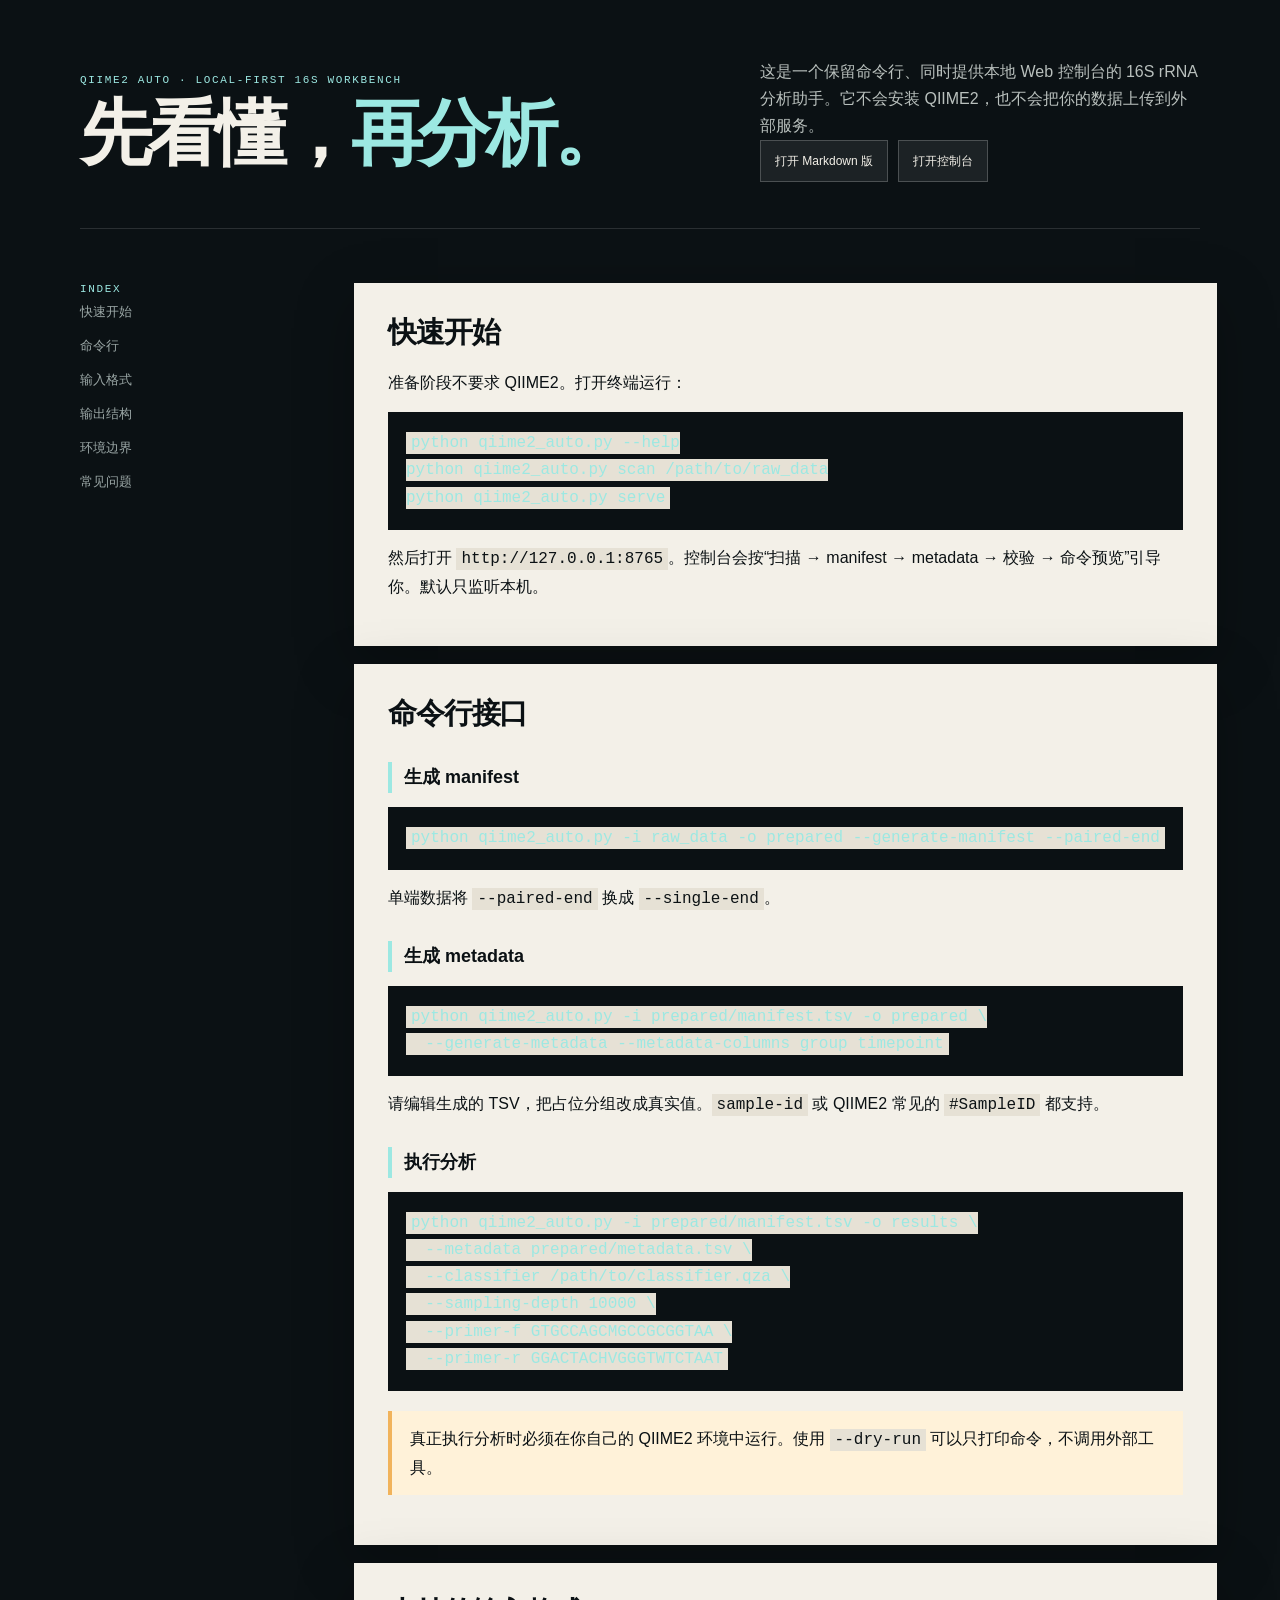
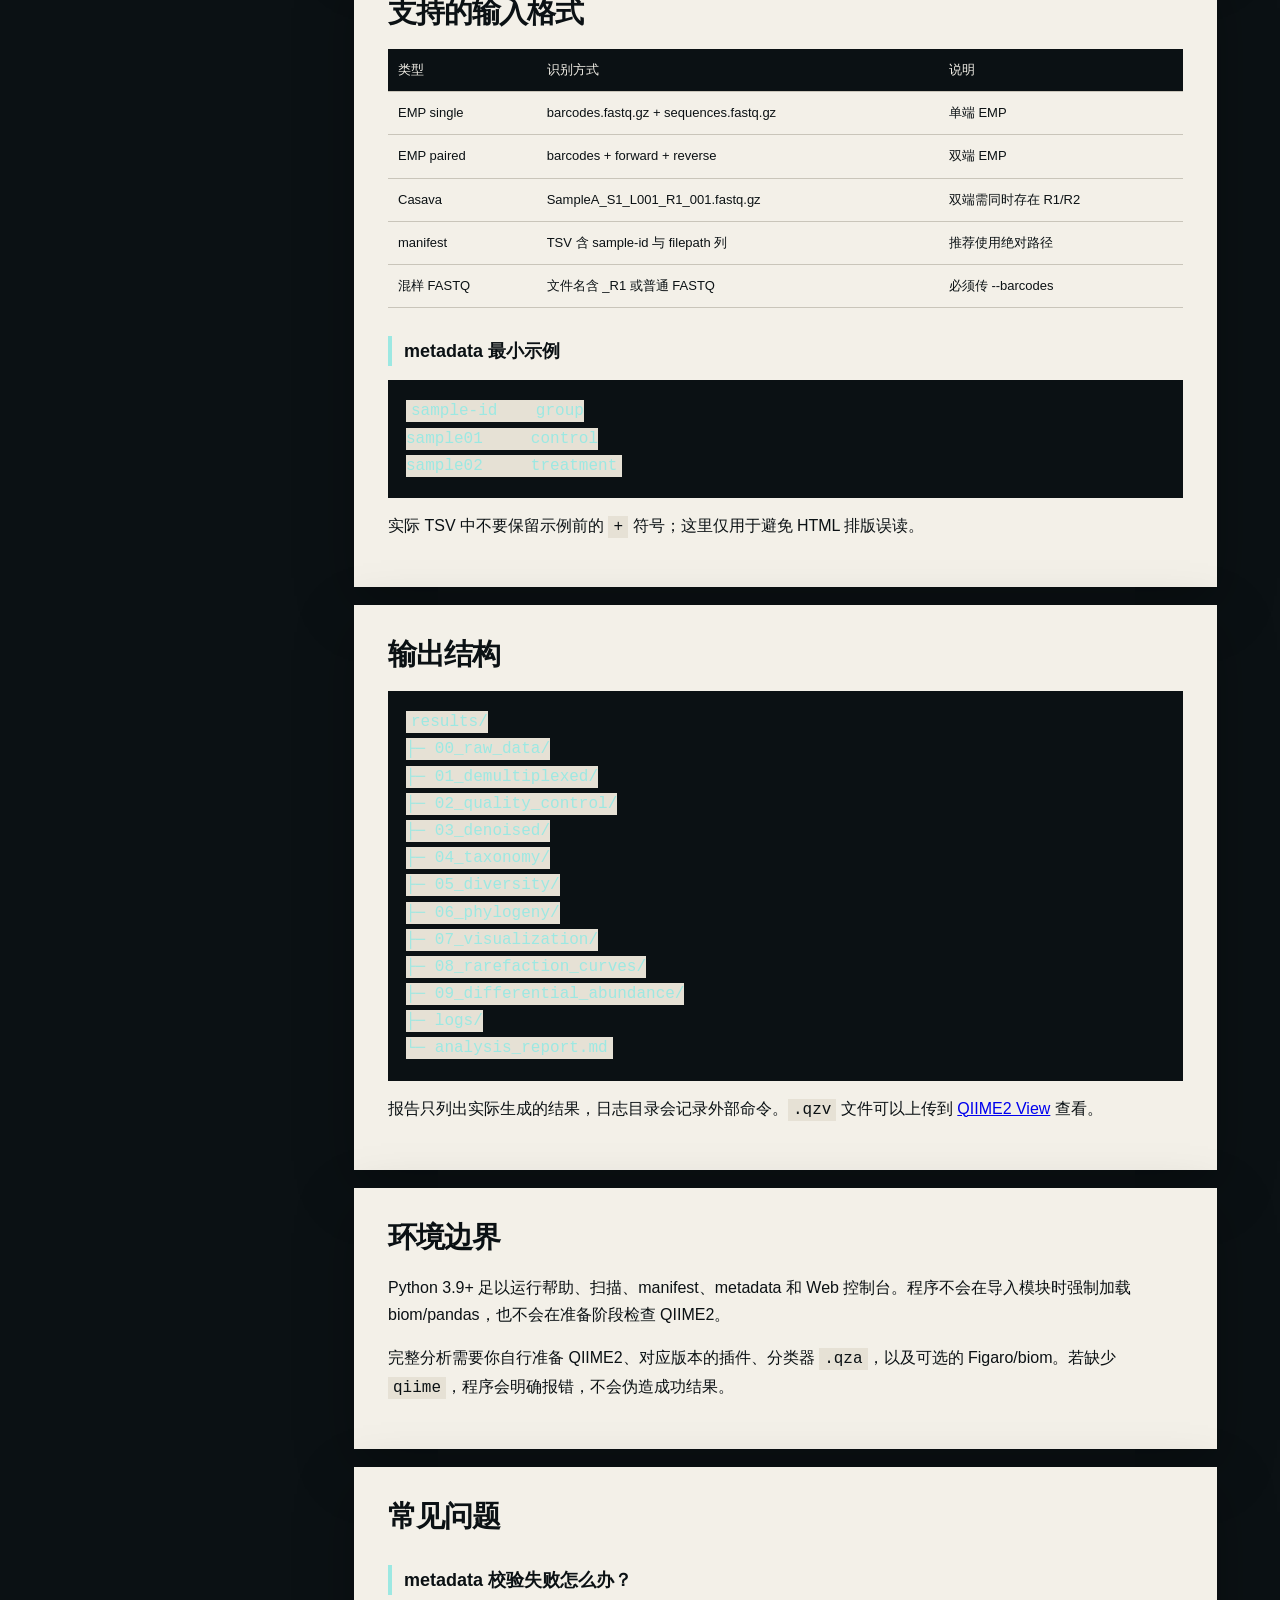
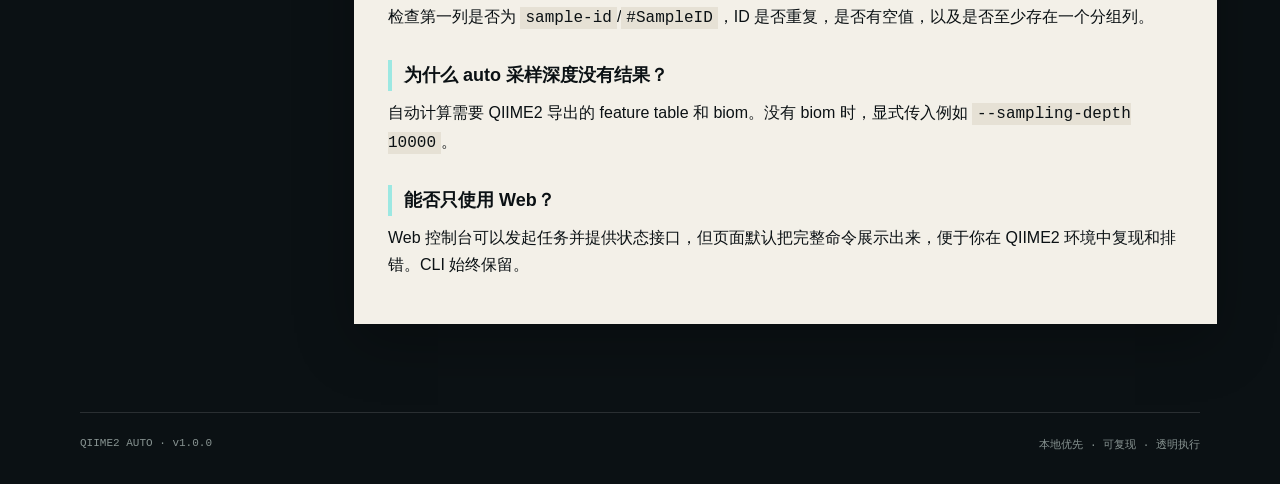
==== README.html @ 17782491 "feat: productize qiime2 auto workflow" ====
<!doctype html>
<html lang="zh-CN">
<head>
  <meta charset="utf-8">
  <meta name="viewport" content="width=device-width, initial-scale=1">
  <title>QIIME2 Auto · 使用说明</title>
  <style>
    :root{--ink:#0b1114;--paper:#f3f0e8;--paper2:#e6e1d5;--cyan:#9ce8e2;--amber:#f1b35b;--muted:#667375;--line:#c9c5ba}*{box-sizing:border-box}html{scroll-behavior:smooth}body{margin:0;background:var(--ink);color:var(--paper);font-family:"Segoe UI","Microsoft YaHei",sans-serif;line-height:1.7}header,main,footer{width:min(1120px,calc(100% - 40px));margin:auto}header{padding:58px 0 46px;border-bottom:1px solid #ffffff20;display:flex;justify-content:space-between;gap:30px;align-items:end}header h1{font:700 clamp(38px,6vw,72px)/1 "Segoe UI","Microsoft YaHei";letter-spacing:-.06em;margin:12px 0;color:var(--paper)}header h1 span{color:var(--cyan)}.eyebrow{font:11px Consolas,monospace;letter-spacing:.15em;color:var(--cyan);margin:0}.intro{max-width:440px;color:#b9c0bd;margin:0}.layout{display:grid;grid-template-columns:220px 1fr;gap:54px;padding:54px 0 70px}.toc{position:sticky;top:20px;align-self:start}.toc a{color:#9ba7a6;text-decoration:none;display:block;padding:6px 0;font-size:13px}.toc a:hover{color:var(--cyan)}article{background:var(--paper);color:var(--ink);padding:30px 34px;margin-bottom:18px;box-shadow:0 18px 55px #0004}h2{font:700 29px "Segoe UI","Microsoft YaHei";letter-spacing:-.04em;margin:0 0 16px}h3{font-size:18px;margin:28px 0 8px;border-left:4px solid var(--cyan);padding-left:12px}p{margin:8px 0 16px}li{margin:6px 0}code,pre{font-family:Consolas,"Courier New",monospace}code{background:var(--paper2);padding:2px 5px}pre{background:var(--ink);color:var(--cyan);padding:18px;overflow:auto;position:relative;margin:14px 0}table{width:100%;border-collapse:collapse;margin:15px 0;font-size:13px}th,td{border-bottom:1px solid var(--line);padding:10px;text-align:left}th{background:var(--ink);color:var(--paper);font-weight:500}.note{border-left:4px solid var(--amber);background:#fff2d9;padding:14px 18px;margin:20px 0}.button{border:1px solid #ffffff35;background:#ffffff12;color:var(--paper);padding:10px 14px;text-decoration:none;font-size:12px}.top-actions{display:flex;gap:10px;align-items:center}footer{border-top:1px solid #ffffff20;padding:24px 0 32px;color:#879391;font:11px Consolas,monospace;display:flex;justify-content:space-between}@media(max-width:760px){header{display:block}.top-actions{margin-top:20px}.layout{display:block}.toc{position:static;margin-bottom:30px;padding-bottom:18px;border-bottom:1px solid #ffffff20}.toc a{display:inline-block;margin-right:14px}.layout article{padding:24px 20px}footer{display:block}footer span{display:block;margin-top:8px}}
  </style>
</head>
<body>
  <header>
    <div><p class="eyebrow">QIIME2 AUTO · LOCAL-FIRST 16S WORKBENCH</p><h1>先看懂，<span>再分析。</span></h1></div>
    <div><p class="intro">这是一个保留命令行、同时提供本地 Web 控制台的 16S rRNA 分析助手。它不会安装 QIIME2，也不会把你的数据上传到外部服务。</p><div class="top-actions"><a class="button" href="README.md">打开 Markdown 版</a><a class="button" href="web/index.html">打开控制台</a></div></div>
  </header>
  <main class="layout">
    <nav class="toc"><p class="eyebrow">INDEX</p><a href="#start">快速开始</a><a href="#cli">命令行</a><a href="#input">输入格式</a><a href="#output">输出结构</a><a href="#env">环境边界</a><a href="#faq">常见问题</a></nav>
    <div>
      <article id="start"><h2>快速开始</h2><p>准备阶段不要求 QIIME2。打开终端运行：</p><pre><code>python qiime2_auto.py --help
python qiime2_auto.py scan /path/to/raw_data
python qiime2_auto.py serve</code></pre><p>然后打开 <code>http://127.0.0.1:8765</code>。控制台会按“扫描 → manifest → metadata → 校验 → 命令预览”引导你。默认只监听本机。</p></article>
      <article id="cli"><h2>命令行接口</h2><h3>生成 manifest</h3><pre><code>python qiime2_auto.py -i raw_data -o prepared --generate-manifest --paired-end</code></pre><p>单端数据将 <code>--paired-end</code> 换成 <code>--single-end</code>。</p><h3>生成 metadata</h3><pre><code>python qiime2_auto.py -i prepared/manifest.tsv -o prepared \
  --generate-metadata --metadata-columns group timepoint</code></pre><p>请编辑生成的 TSV，把占位分组改成真实值。<code>sample-id</code> 或 QIIME2 常见的 <code>#SampleID</code> 都支持。</p><h3>执行分析</h3><pre><code>python qiime2_auto.py -i prepared/manifest.tsv -o results \
  --metadata prepared/metadata.tsv \
  --classifier /path/to/classifier.qza \
  --sampling-depth 10000 \
  --primer-f GTGCCAGCMGCCGCGGTAA \
  --primer-r GGACTACHVGGGTWTCTAAT</code></pre><div class="note">真正执行分析时必须在你自己的 QIIME2 环境中运行。使用 <code>--dry-run</code> 可以只打印命令，不调用外部工具。</div></article>
      <article id="input"><h2>支持的输入格式</h2><table><thead><tr><th>类型</th><th>识别方式</th><th>说明</th></tr></thead><tbody><tr><td>EMP single</td><td>barcodes.fastq.gz + sequences.fastq.gz</td><td>单端 EMP</td></tr><tr><td>EMP paired</td><td>barcodes + forward + reverse</td><td>双端 EMP</td></tr><tr><td>Casava</td><td>SampleA_S1_L001_R1_001.fastq.gz</td><td>双端需同时存在 R1/R2</td></tr><tr><td>manifest</td><td>TSV 含 sample-id 与 filepath 列</td><td>推荐使用绝对路径</td></tr><tr><td>混样 FASTQ</td><td>文件名含 _R1 或普通 FASTQ</td><td>必须传 --barcodes</td></tr></tbody></table><h3>metadata 最小示例</h3><pre><code>sample-id    group
sample01     control
sample02     treatment</code></pre><p>实际 TSV 中不要保留示例前的 <code>+</code> 符号；这里仅用于避免 HTML 排版误读。</p></article>
      <article id="output"><h2>输出结构</h2><pre><code>results/
├─ 00_raw_data/
├─ 01_demultiplexed/
├─ 02_quality_control/
├─ 03_denoised/
├─ 04_taxonomy/
├─ 05_diversity/
├─ 06_phylogeny/
├─ 07_visualization/
├─ 08_rarefaction_curves/
├─ 09_differential_abundance/
├─ logs/
└─ analysis_report.md</code></pre><p>报告只列出实际生成的结果，日志目录会记录外部命令。<code>.qzv</code> 文件可以上传到 <a href="https://view.qiime2.org" target="_blank" rel="noreferrer">QIIME2 View</a> 查看。</p></article>
      <article id="env"><h2>环境边界</h2><p>Python 3.9+ 足以运行帮助、扫描、manifest、metadata 和 Web 控制台。程序不会在导入模块时强制加载 biom/pandas，也不会在准备阶段检查 QIIME2。</p><p>完整分析需要你自行准备 QIIME2、对应版本的插件、分类器 <code>.qza</code>，以及可选的 Figaro/biom。若缺少 <code>qiime</code>，程序会明确报错，不会伪造成功结果。</p></article>
      <article id="faq"><h2>常见问题</h2><h3>metadata 校验失败怎么办？</h3><p>检查第一列是否为 <code>sample-id</code>/<code>#SampleID</code>，ID 是否重复，是否有空值，以及是否至少存在一个分组列。</p><h3>为什么 auto 采样深度没有结果？</h3><p>自动计算需要 QIIME2 导出的 feature table 和 biom。没有 biom 时，显式传入例如 <code>--sampling-depth 10000</code>。</p><h3>能否只使用 Web？</h3><p>Web 控制台可以发起任务并提供状态接口，但页面默认把完整命令展示出来，便于你在 QIIME2 环境中复现和排错。CLI 始终保留。</p></article>
    </div>
  </main>
  <footer><span>QIIME2 AUTO · v1.0.0</span><span>本地优先 · 可复现 · 透明执行</span></footer>
</body>
</html>
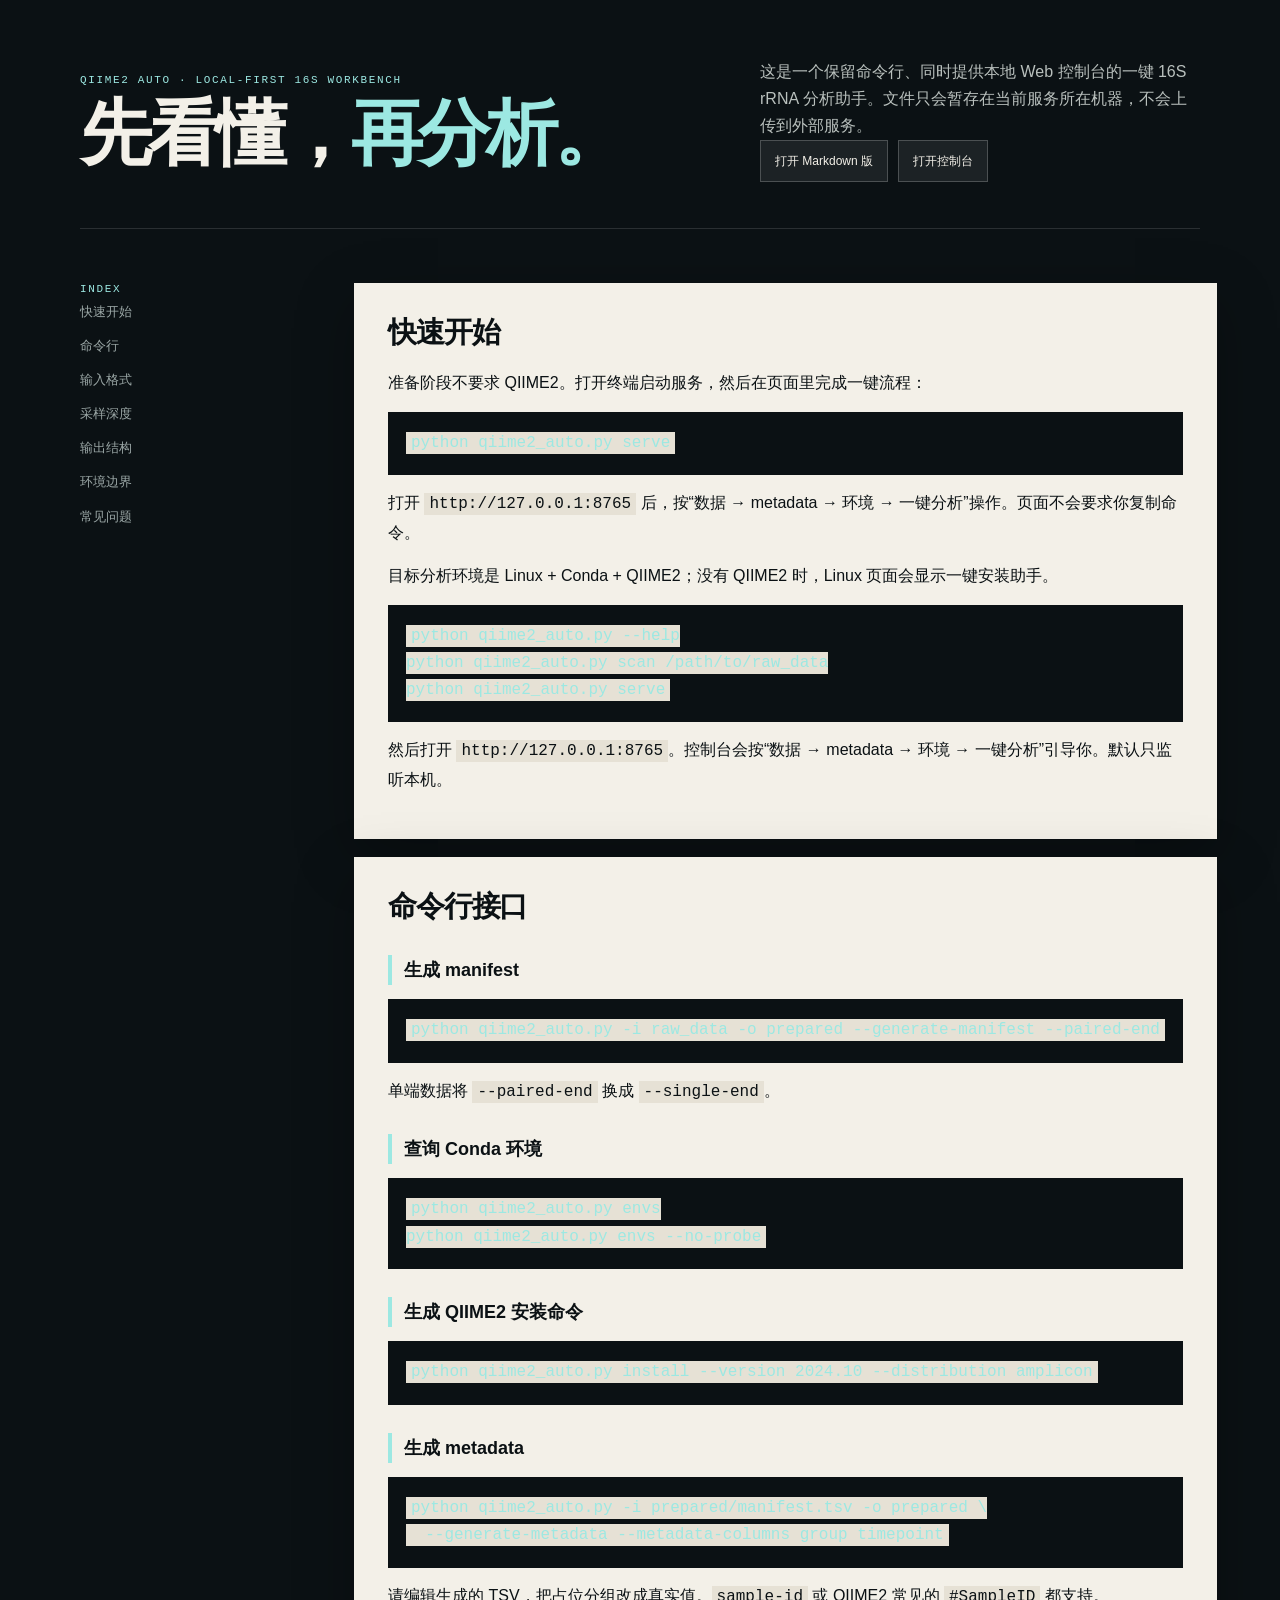
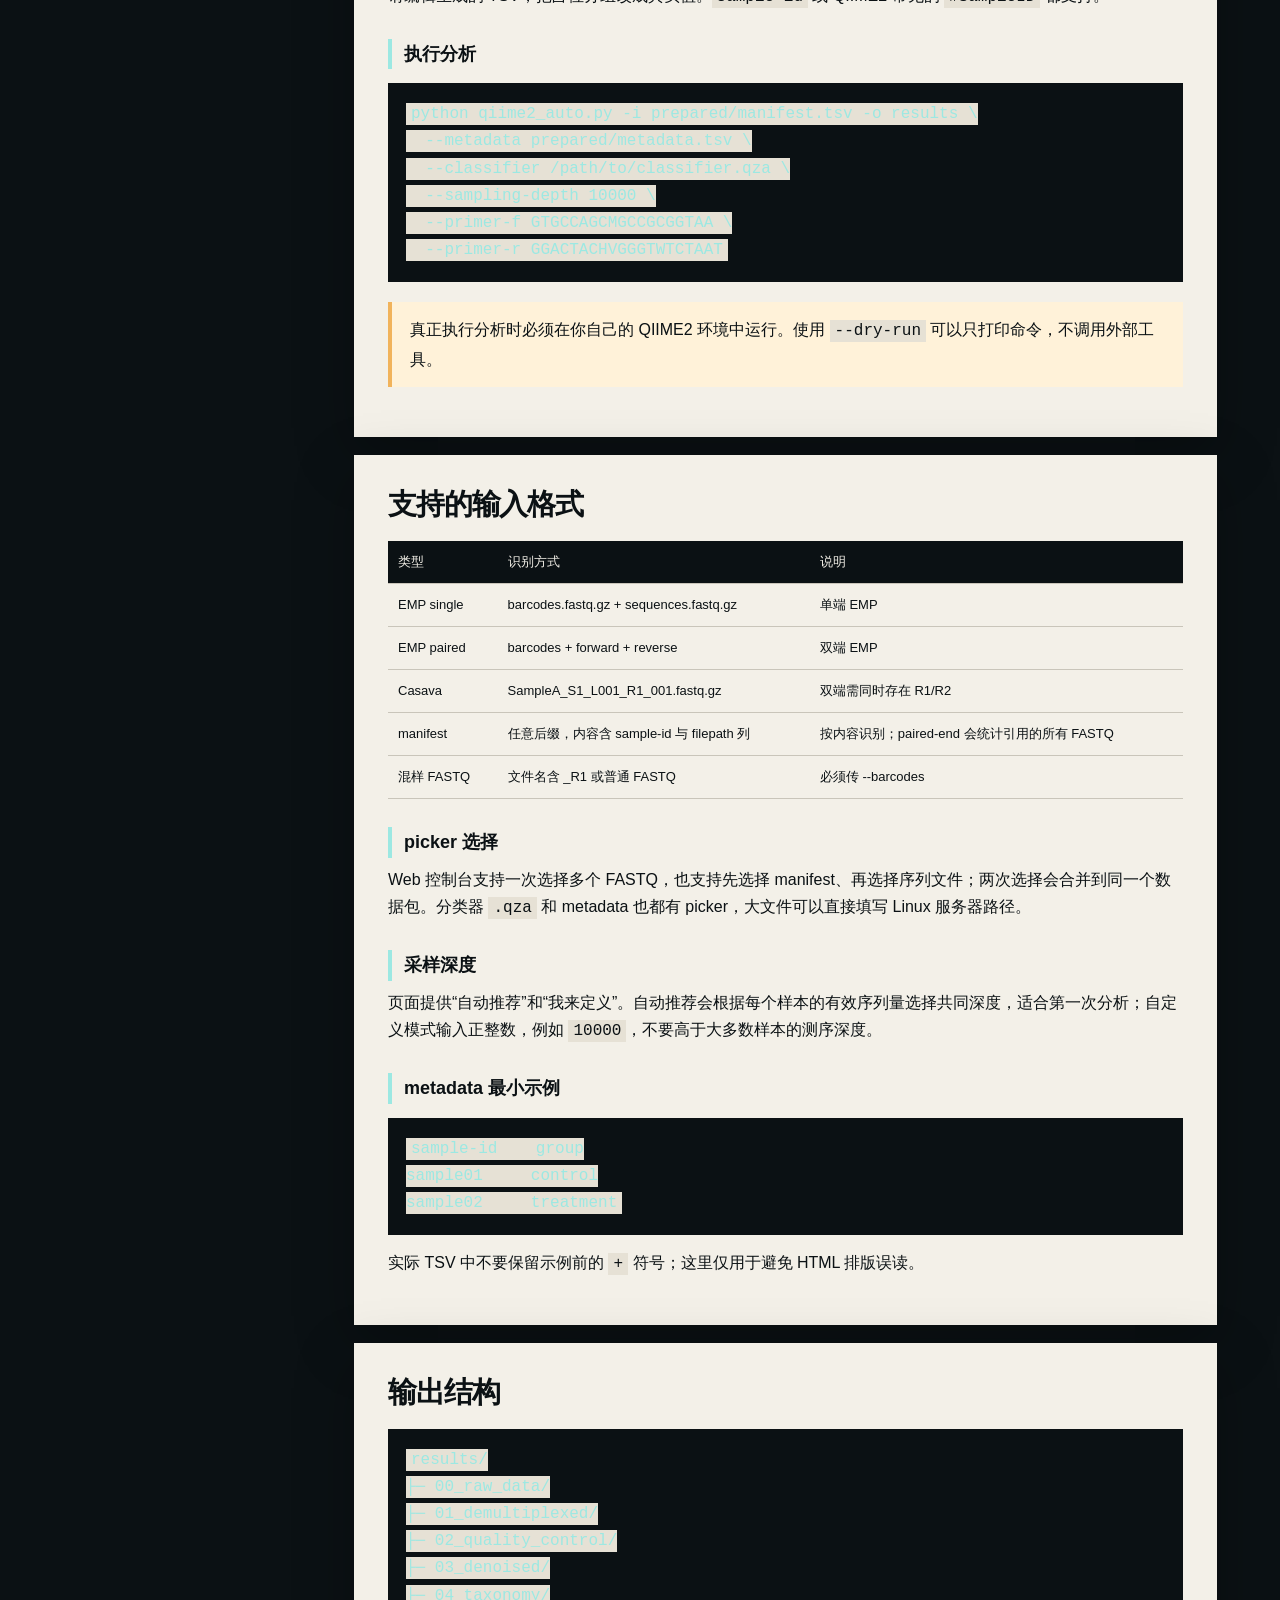
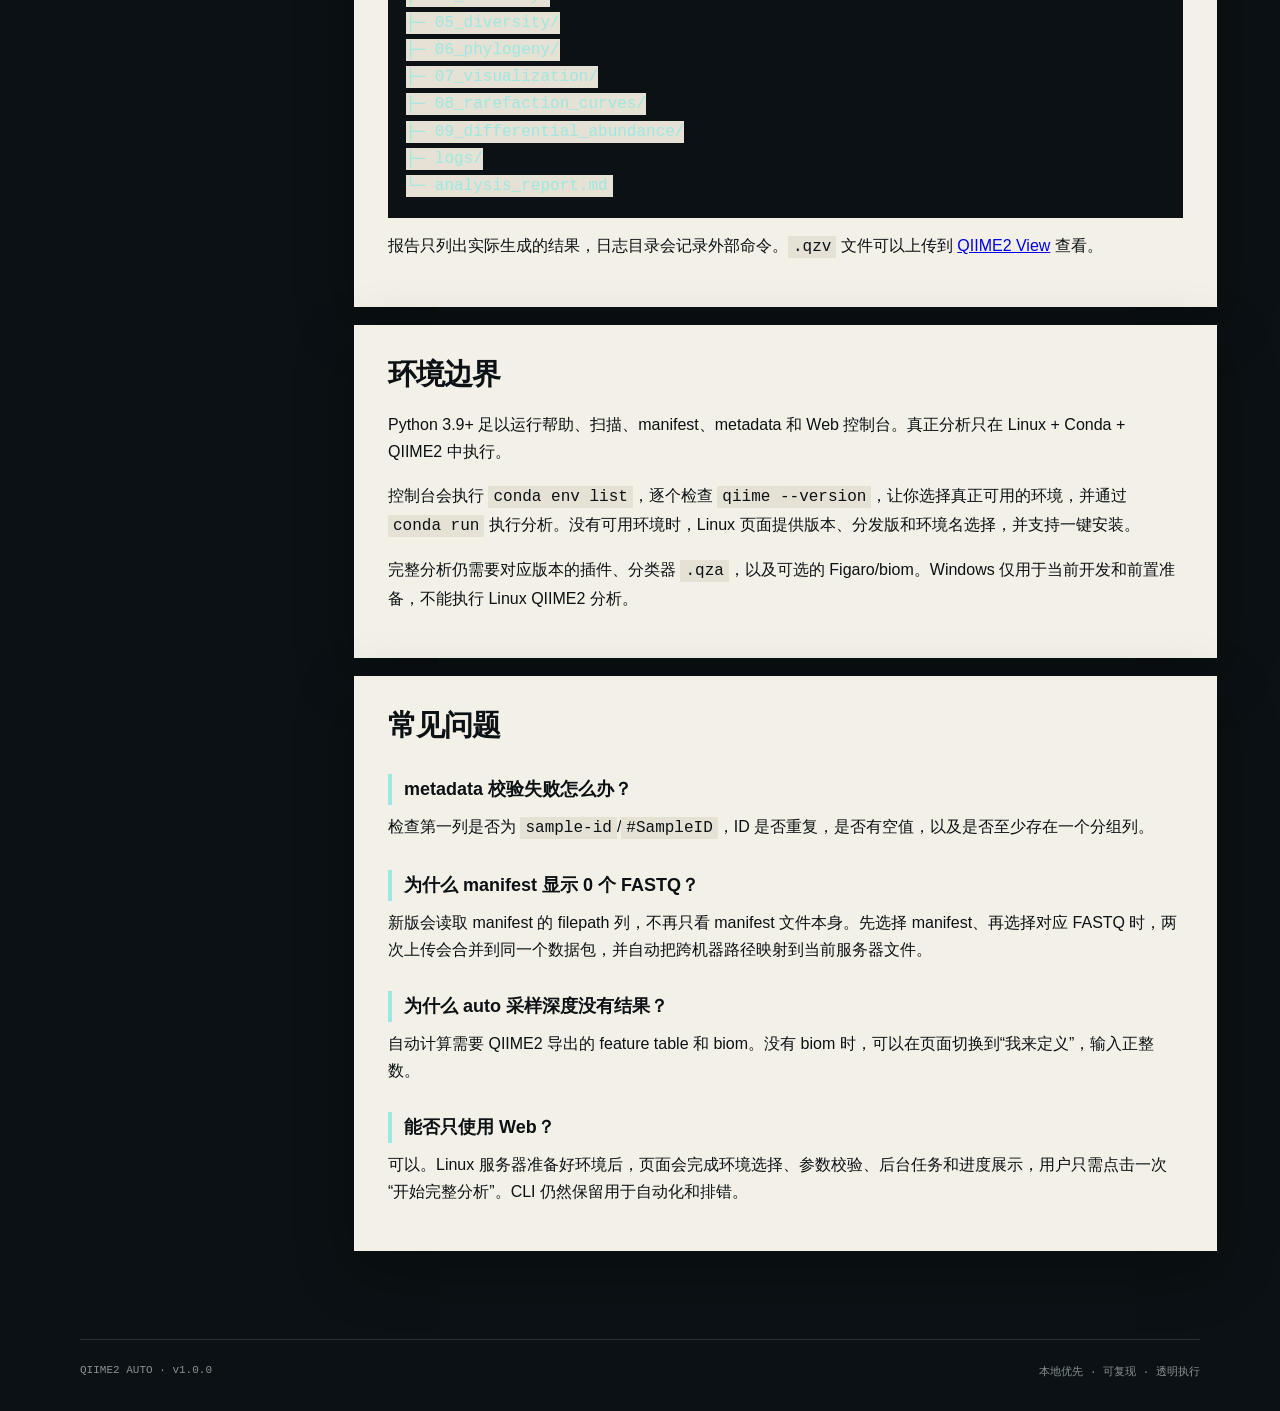
==== commit 347a128d: "feat: make web analysis workflow one-click" ====
--- a/README.html
+++ b/README.html
@@ -11,22 +11,23 @@
 <body>
   <header>
     <div><p class="eyebrow">QIIME2 AUTO · LOCAL-FIRST 16S WORKBENCH</p><h1>先看懂，<span>再分析。</span></h1></div>
-    <div><p class="intro">这是一个保留命令行、同时提供本地 Web 控制台的 16S rRNA 分析助手。它不会安装 QIIME2，也不会把你的数据上传到外部服务。</p><div class="top-actions"><a class="button" href="README.md">打开 Markdown 版</a><a class="button" href="web/index.html">打开控制台</a></div></div>
+    <div><p class="intro">这是一个保留命令行、同时提供本地 Web 控制台的一键 16S rRNA 分析助手。文件只会暂存在当前服务所在机器，不会上传到外部服务。</p><div class="top-actions"><a class="button" href="README.md">打开 Markdown 版</a><a class="button" href="/">打开控制台</a></div></div>
   </header>
   <main class="layout">
-    <nav class="toc"><p class="eyebrow">INDEX</p><a href="#start">快速开始</a><a href="#cli">命令行</a><a href="#input">输入格式</a><a href="#output">输出结构</a><a href="#env">环境边界</a><a href="#faq">常见问题</a></nav>
+    <nav class="toc"><p class="eyebrow">INDEX</p><a href="#start">快速开始</a><a href="#cli">命令行</a><a href="#input">输入格式</a><a href="#sampling">采样深度</a><a href="#output">输出结构</a><a href="#env">环境边界</a><a href="#faq">常见问题</a></nav>
     <div>
-      <article id="start"><h2>快速开始</h2><p>准备阶段不要求 QIIME2。打开终端运行：</p><pre><code>python qiime2_auto.py --help
+      <article id="start"><h2>快速开始</h2><p>准备阶段不要求 QIIME2。打开终端启动服务，然后在页面里完成一键流程：</p><pre><code>python qiime2_auto.py serve</code></pre><p>打开 <code>http://127.0.0.1:8765</code> 后，按“数据 → metadata → 环境 → 一键分析”操作。页面不会要求你复制命令。</p><p>目标分析环境是 Linux + Conda + QIIME2；没有 QIIME2 时，Linux 页面会显示一键安装助手。</p><pre><code>python qiime2_auto.py --help
 python qiime2_auto.py scan /path/to/raw_data
-python qiime2_auto.py serve</code></pre><p>然后打开 <code>http://127.0.0.1:8765</code>。控制台会按“扫描 → manifest → metadata → 校验 → 命令预览”引导你。默认只监听本机。</p></article>
-      <article id="cli"><h2>命令行接口</h2><h3>生成 manifest</h3><pre><code>python qiime2_auto.py -i raw_data -o prepared --generate-manifest --paired-end</code></pre><p>单端数据将 <code>--paired-end</code> 换成 <code>--single-end</code>。</p><h3>生成 metadata</h3><pre><code>python qiime2_auto.py -i prepared/manifest.tsv -o prepared \
+python qiime2_auto.py serve</code></pre><p>然后打开 <code>http://127.0.0.1:8765</code>。控制台会按“数据 → metadata → 环境 → 一键分析”引导你。默认只监听本机。</p></article>
+      <article id="cli"><h2>命令行接口</h2><h3>生成 manifest</h3><pre><code>python qiime2_auto.py -i raw_data -o prepared --generate-manifest --paired-end</code></pre><p>单端数据将 <code>--paired-end</code> 换成 <code>--single-end</code>。</p><h3>查询 Conda 环境</h3><pre><code>python qiime2_auto.py envs
+python qiime2_auto.py envs --no-probe</code></pre><h3>生成 QIIME2 安装命令</h3><pre><code>python qiime2_auto.py install --version 2024.10 --distribution amplicon</code></pre><h3>生成 metadata</h3><pre><code>python qiime2_auto.py -i prepared/manifest.tsv -o prepared \
   --generate-metadata --metadata-columns group timepoint</code></pre><p>请编辑生成的 TSV，把占位分组改成真实值。<code>sample-id</code> 或 QIIME2 常见的 <code>#SampleID</code> 都支持。</p><h3>执行分析</h3><pre><code>python qiime2_auto.py -i prepared/manifest.tsv -o results \
   --metadata prepared/metadata.tsv \
   --classifier /path/to/classifier.qza \
   --sampling-depth 10000 \
   --primer-f GTGCCAGCMGCCGCGGTAA \
   --primer-r GGACTACHVGGGTWTCTAAT</code></pre><div class="note">真正执行分析时必须在你自己的 QIIME2 环境中运行。使用 <code>--dry-run</code> 可以只打印命令，不调用外部工具。</div></article>
-      <article id="input"><h2>支持的输入格式</h2><table><thead><tr><th>类型</th><th>识别方式</th><th>说明</th></tr></thead><tbody><tr><td>EMP single</td><td>barcodes.fastq.gz + sequences.fastq.gz</td><td>单端 EMP</td></tr><tr><td>EMP paired</td><td>barcodes + forward + reverse</td><td>双端 EMP</td></tr><tr><td>Casava</td><td>SampleA_S1_L001_R1_001.fastq.gz</td><td>双端需同时存在 R1/R2</td></tr><tr><td>manifest</td><td>TSV 含 sample-id 与 filepath 列</td><td>推荐使用绝对路径</td></tr><tr><td>混样 FASTQ</td><td>文件名含 _R1 或普通 FASTQ</td><td>必须传 --barcodes</td></tr></tbody></table><h3>metadata 最小示例</h3><pre><code>sample-id    group
+      <article id="input"><h2>支持的输入格式</h2><table><thead><tr><th>类型</th><th>识别方式</th><th>说明</th></tr></thead><tbody><tr><td>EMP single</td><td>barcodes.fastq.gz + sequences.fastq.gz</td><td>单端 EMP</td></tr><tr><td>EMP paired</td><td>barcodes + forward + reverse</td><td>双端 EMP</td></tr><tr><td>Casava</td><td>SampleA_S1_L001_R1_001.fastq.gz</td><td>双端需同时存在 R1/R2</td></tr><tr><td>manifest</td><td>任意后缀，内容含 sample-id 与 filepath 列</td><td>按内容识别；paired-end 会统计引用的所有 FASTQ</td></tr><tr><td>混样 FASTQ</td><td>文件名含 _R1 或普通 FASTQ</td><td>必须传 --barcodes</td></tr></tbody></table><h3>picker 选择</h3><p>Web 控制台支持一次选择多个 FASTQ，也支持先选择 manifest、再选择序列文件；两次选择会合并到同一个数据包。分类器 <code>.qza</code> 和 metadata 也都有 picker，大文件可以直接填写 Linux 服务器路径。</p><h3 id="sampling">采样深度</h3><p>页面提供“自动推荐”和“我来定义”。自动推荐会根据每个样本的有效序列量选择共同深度，适合第一次分析；自定义模式输入正整数，例如 <code>10000</code>，不要高于大多数样本的测序深度。</p><h3>metadata 最小示例</h3><pre><code>sample-id    group
 sample01     control
 sample02     treatment</code></pre><p>实际 TSV 中不要保留示例前的 <code>+</code> 符号；这里仅用于避免 HTML 排版误读。</p></article>
       <article id="output"><h2>输出结构</h2><pre><code>results/
@@ -42,8 +43,8 @@
 ├─ 09_differential_abundance/
 ├─ logs/
 └─ analysis_report.md</code></pre><p>报告只列出实际生成的结果，日志目录会记录外部命令。<code>.qzv</code> 文件可以上传到 <a href="https://view.qiime2.org" target="_blank" rel="noreferrer">QIIME2 View</a> 查看。</p></article>
-      <article id="env"><h2>环境边界</h2><p>Python 3.9+ 足以运行帮助、扫描、manifest、metadata 和 Web 控制台。程序不会在导入模块时强制加载 biom/pandas，也不会在准备阶段检查 QIIME2。</p><p>完整分析需要你自行准备 QIIME2、对应版本的插件、分类器 <code>.qza</code>，以及可选的 Figaro/biom。若缺少 <code>qiime</code>，程序会明确报错，不会伪造成功结果。</p></article>
-      <article id="faq"><h2>常见问题</h2><h3>metadata 校验失败怎么办？</h3><p>检查第一列是否为 <code>sample-id</code>/<code>#SampleID</code>，ID 是否重复，是否有空值，以及是否至少存在一个分组列。</p><h3>为什么 auto 采样深度没有结果？</h3><p>自动计算需要 QIIME2 导出的 feature table 和 biom。没有 biom 时，显式传入例如 <code>--sampling-depth 10000</code>。</p><h3>能否只使用 Web？</h3><p>Web 控制台可以发起任务并提供状态接口，但页面默认把完整命令展示出来，便于你在 QIIME2 环境中复现和排错。CLI 始终保留。</p></article>
+      <article id="env"><h2>环境边界</h2><p>Python 3.9+ 足以运行帮助、扫描、manifest、metadata 和 Web 控制台。真正分析只在 Linux + Conda + QIIME2 中执行。</p><p>控制台会执行 <code>conda env list</code>，逐个检查 <code>qiime --version</code>，让你选择真正可用的环境，并通过 <code>conda run</code> 执行分析。没有可用环境时，Linux 页面提供版本、分发版和环境名选择，并支持一键安装。</p><p>完整分析仍需要对应版本的插件、分类器 <code>.qza</code>，以及可选的 Figaro/biom。Windows 仅用于当前开发和前置准备，不能执行 Linux QIIME2 分析。</p></article>
+      <article id="faq"><h2>常见问题</h2><h3>metadata 校验失败怎么办？</h3><p>检查第一列是否为 <code>sample-id</code>/<code>#SampleID</code>，ID 是否重复，是否有空值，以及是否至少存在一个分组列。</p><h3>为什么 manifest 显示 0 个 FASTQ？</h3><p>新版会读取 manifest 的 filepath 列，不再只看 manifest 文件本身。先选择 manifest、再选择对应 FASTQ 时，两次上传会合并到同一个数据包，并自动把跨机器路径映射到当前服务器文件。</p><h3>为什么 auto 采样深度没有结果？</h3><p>自动计算需要 QIIME2 导出的 feature table 和 biom。没有 biom 时，可以在页面切换到“我来定义”，输入正整数。</p><h3>能否只使用 Web？</h3><p>可以。Linux 服务器准备好环境后，页面会完成环境选择、参数校验、后台任务和进度展示，用户只需点击一次“开始完整分析”。CLI 仍然保留用于自动化和排错。</p></article>
     </div>
   </main>
   <footer><span>QIIME2 AUTO · v1.0.0</span><span>本地优先 · 可复现 · 透明执行</span></footer>
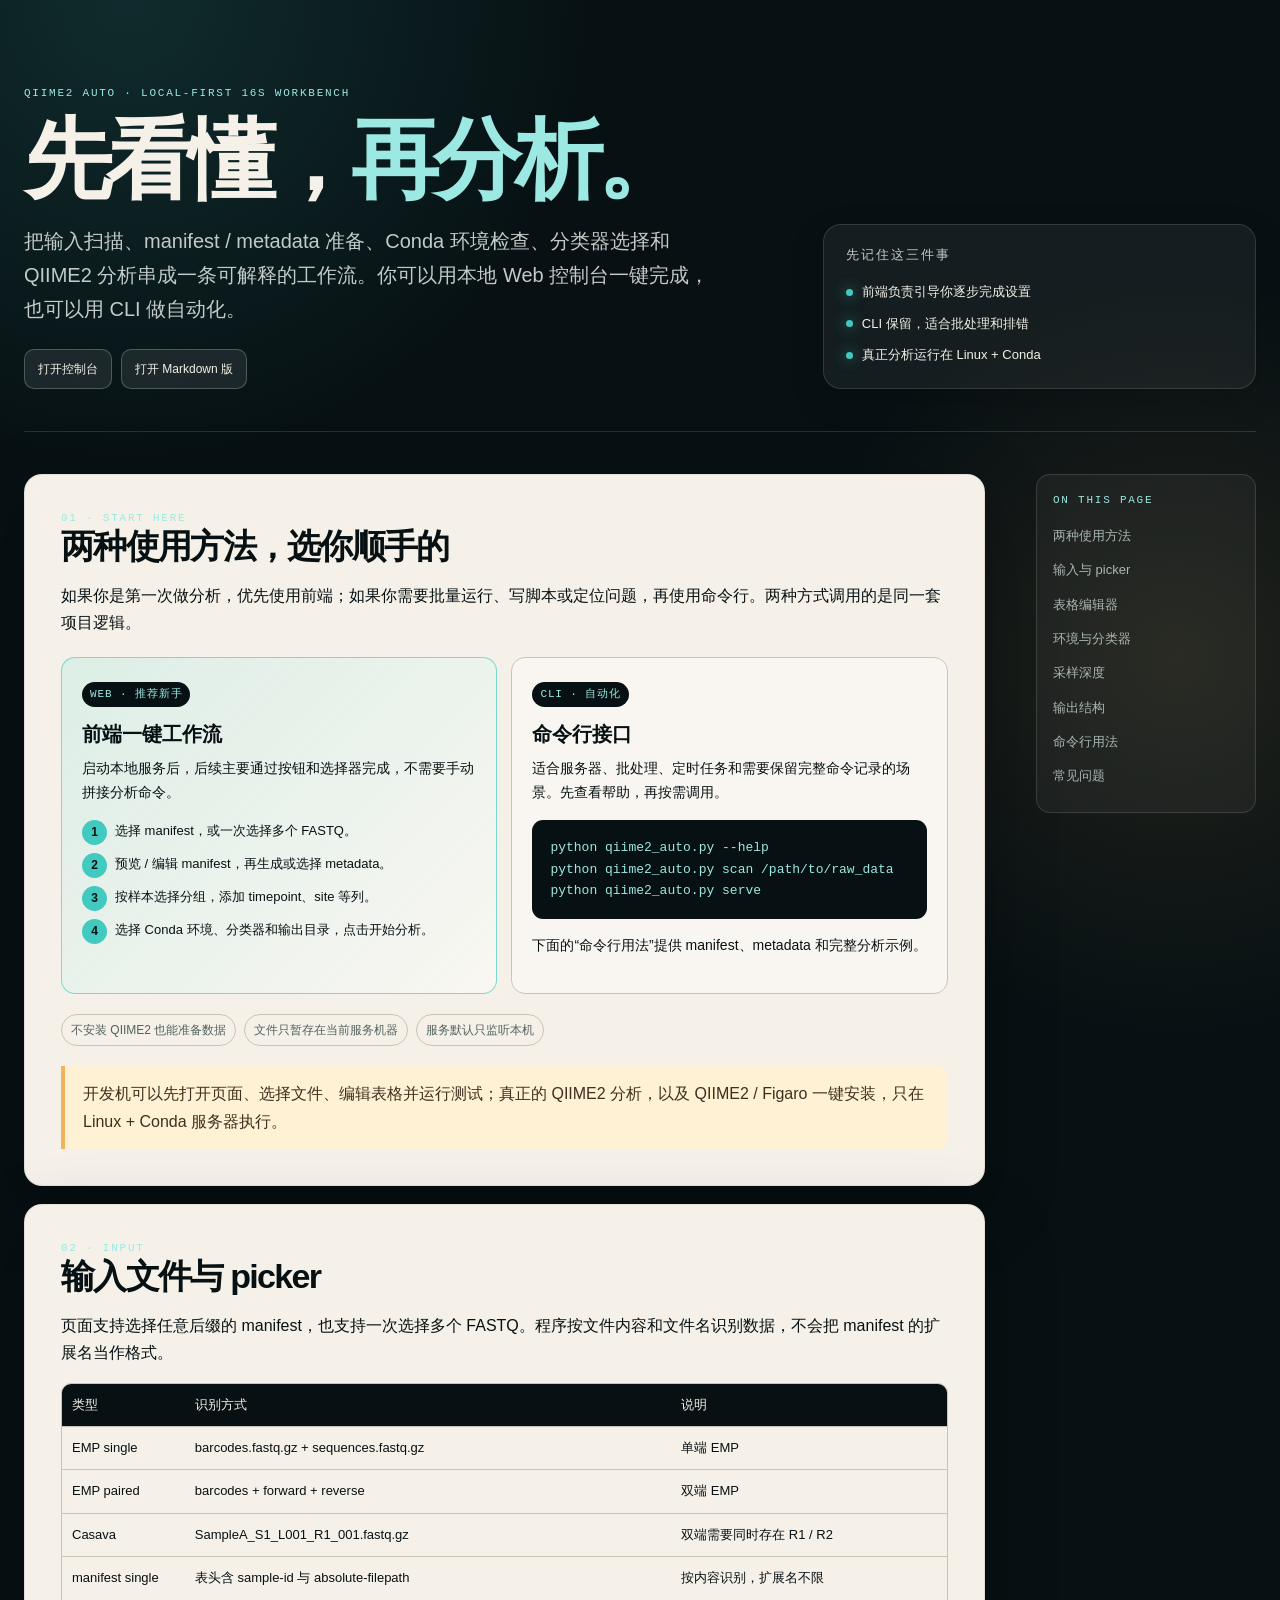
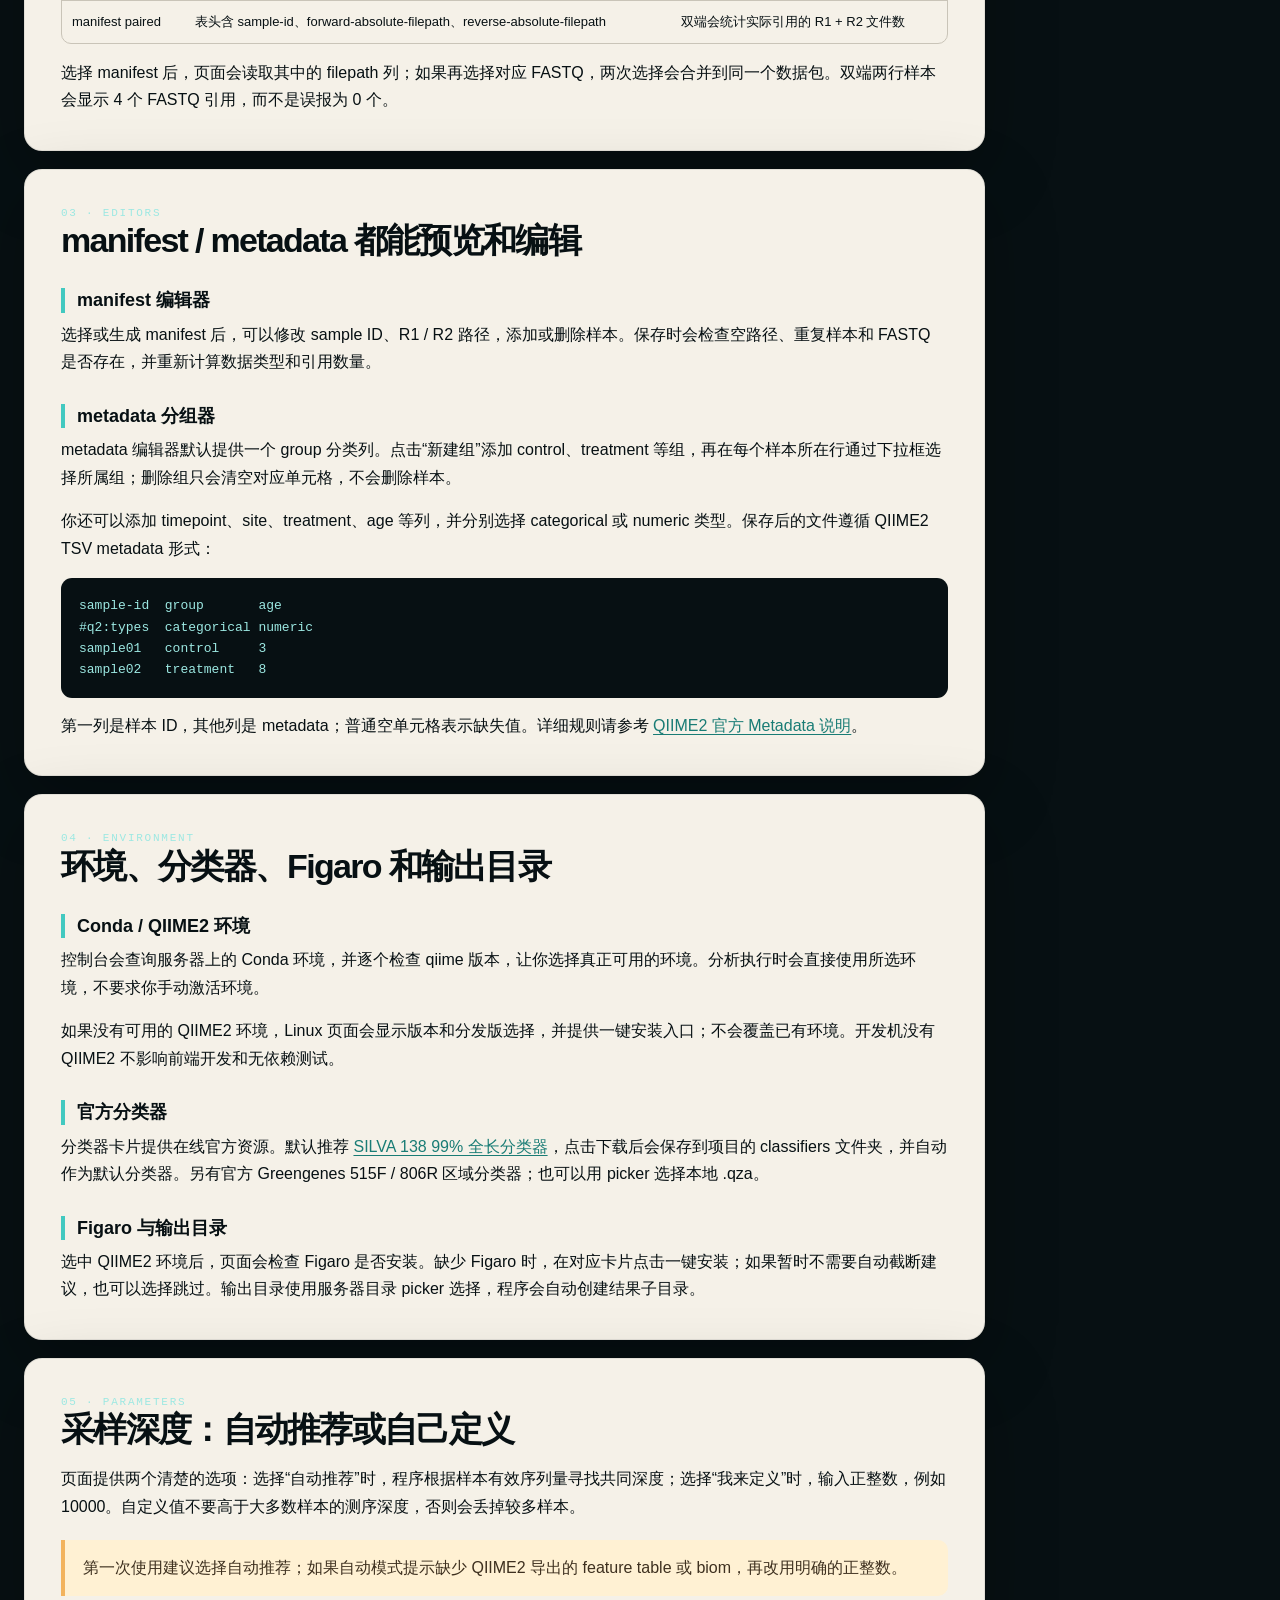
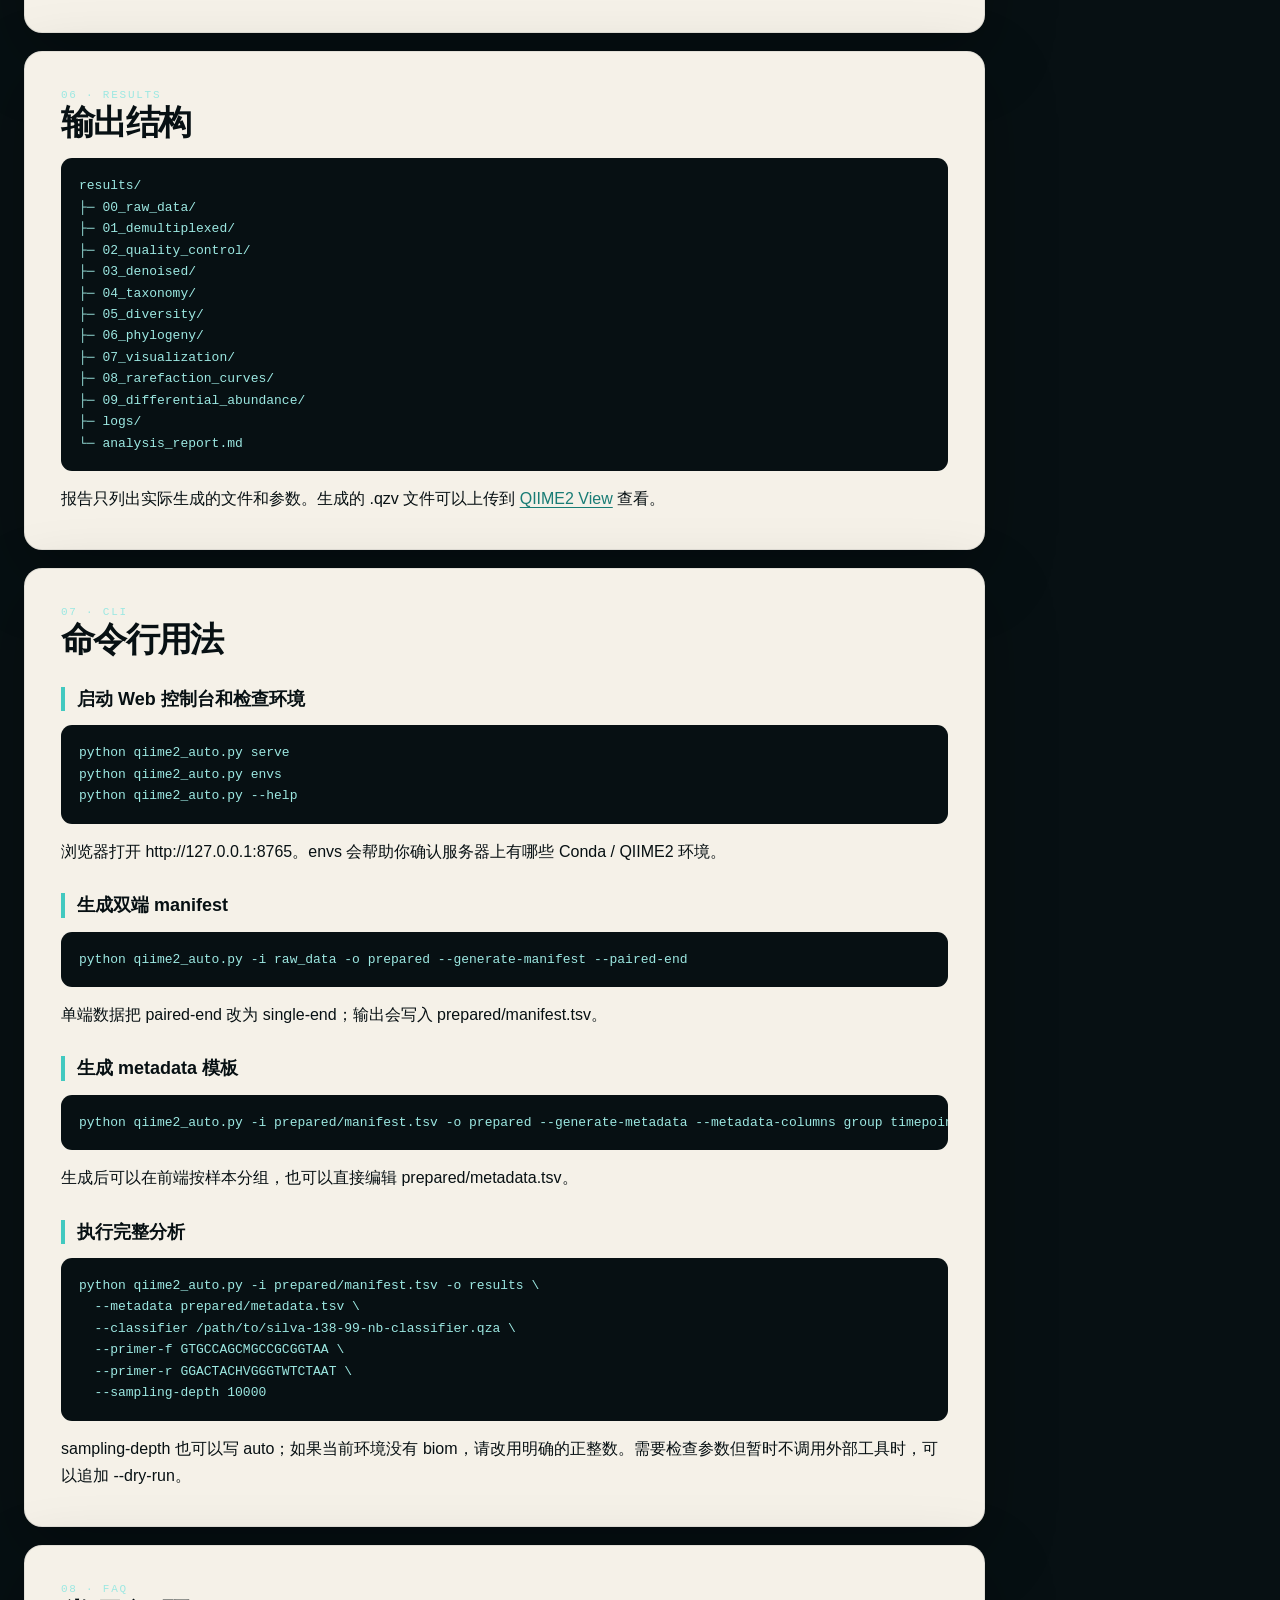
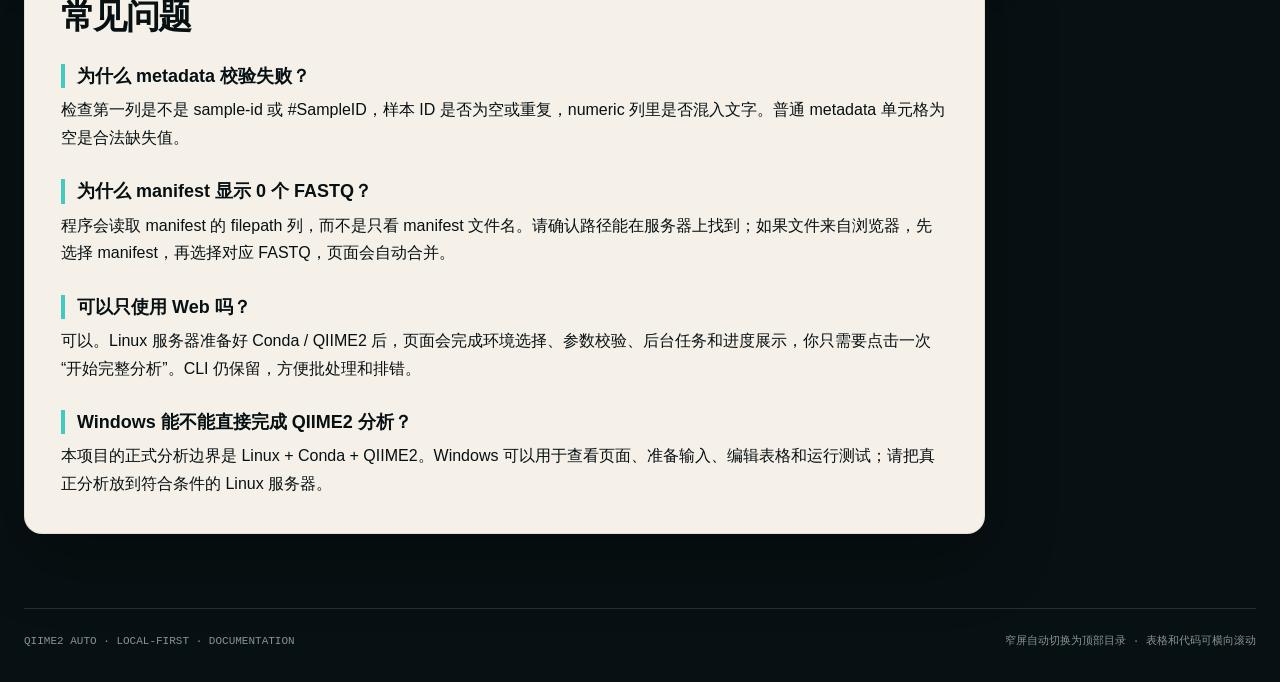
==== commit e5b5d1d8: "feat: polish workflow and responsive documentation" ====
--- a/README.html
+++ b/README.html
@@ -3,34 +3,599 @@
 <head>
   <meta charset="utf-8">
   <meta name="viewport" content="width=device-width, initial-scale=1">
+  <meta name="description" content="QIIME2 Auto 使用说明：前端一键工作流与命令行接口。">
   <title>QIIME2 Auto · 使用说明</title>
   <style>
-    :root{--ink:#0b1114;--paper:#f3f0e8;--paper2:#e6e1d5;--cyan:#9ce8e2;--amber:#f1b35b;--muted:#667375;--line:#c9c5ba}*{box-sizing:border-box}html{scroll-behavior:smooth}body{margin:0;background:var(--ink);color:var(--paper);font-family:"Segoe UI","Microsoft YaHei",sans-serif;line-height:1.7}header,main,footer{width:min(1120px,calc(100% - 40px));margin:auto}header{padding:58px 0 46px;border-bottom:1px solid #ffffff20;display:flex;justify-content:space-between;gap:30px;align-items:end}header h1{font:700 clamp(38px,6vw,72px)/1 "Segoe UI","Microsoft YaHei";letter-spacing:-.06em;margin:12px 0;color:var(--paper)}header h1 span{color:var(--cyan)}.eyebrow{font:11px Consolas,monospace;letter-spacing:.15em;color:var(--cyan);margin:0}.intro{max-width:440px;color:#b9c0bd;margin:0}.layout{display:grid;grid-template-columns:220px 1fr;gap:54px;padding:54px 0 70px}.toc{position:sticky;top:20px;align-self:start}.toc a{color:#9ba7a6;text-decoration:none;display:block;padding:6px 0;font-size:13px}.toc a:hover{color:var(--cyan)}article{background:var(--paper);color:var(--ink);padding:30px 34px;margin-bottom:18px;box-shadow:0 18px 55px #0004}h2{font:700 29px "Segoe UI","Microsoft YaHei";letter-spacing:-.04em;margin:0 0 16px}h3{font-size:18px;margin:28px 0 8px;border-left:4px solid var(--cyan);padding-left:12px}p{margin:8px 0 16px}li{margin:6px 0}code,pre{font-family:Consolas,"Courier New",monospace}code{background:var(--paper2);padding:2px 5px}pre{background:var(--ink);color:var(--cyan);padding:18px;overflow:auto;position:relative;margin:14px 0}table{width:100%;border-collapse:collapse;margin:15px 0;font-size:13px}th,td{border-bottom:1px solid var(--line);padding:10px;text-align:left}th{background:var(--ink);color:var(--paper);font-weight:500}.note{border-left:4px solid var(--amber);background:#fff2d9;padding:14px 18px;margin:20px 0}.button{border:1px solid #ffffff35;background:#ffffff12;color:var(--paper);padding:10px 14px;text-decoration:none;font-size:12px}.top-actions{display:flex;gap:10px;align-items:center}footer{border-top:1px solid #ffffff20;padding:24px 0 32px;color:#879391;font:11px Consolas,monospace;display:flex;justify-content:space-between}@media(max-width:760px){header{display:block}.top-actions{margin-top:20px}.layout{display:block}.toc{position:static;margin-bottom:30px;padding-bottom:18px;border-bottom:1px solid #ffffff20}.toc a{display:inline-block;margin-right:14px}.layout article{padding:24px 20px}footer{display:block}footer span{display:block;margin-top:8px}}
+    :root {
+      color-scheme: dark;
+      --ink: #071013;
+      --ink-2: #0d1b1e;
+      --paper: #f5f1e8;
+      --paper-2: #e8e2d5;
+      --cyan: #9ce8e2;
+      --cyan-strong: #42c9c0;
+      --amber: #f2b35d;
+      --muted: #91a09e;
+      --muted-dark: #687776;
+      --line: rgba(255, 255, 255, .13);
+      --paper-line: #c9c4b8;
+      --shadow: 0 24px 70px rgba(0, 0, 0, .28);
+      --radius: 18px;
+    }
+
+    * { box-sizing: border-box; }
+
+    html {
+      scroll-behavior: smooth;
+      background: var(--ink);
+    }
+
+    body {
+      min-width: 320px;
+      margin: 0;
+      overflow-x: hidden;
+      background:
+        radial-gradient(circle at 10% 0%, rgba(66, 201, 192, .15), transparent 30rem),
+        radial-gradient(circle at 92% 12%, rgba(242, 179, 93, .11), transparent 24rem),
+        var(--ink);
+      color: var(--paper);
+      font-family: "Segoe UI", "Microsoft YaHei", sans-serif;
+      line-height: 1.72;
+    }
+
+    body::before {
+      position: fixed;
+      z-index: -1;
+      inset: 0;
+      pointer-events: none;
+      content: "";
+      opacity: .2;
+      background-image:
+        linear-gradient(rgba(156, 232, 226, .08) 1px, transparent 1px),
+        linear-gradient(90deg, rgba(156, 232, 226, .08) 1px, transparent 1px);
+      background-size: 42px 42px;
+      mask-image: linear-gradient(to bottom, black, transparent 75%);
+    }
+
+    a {
+      color: #197c75;
+      text-decoration-thickness: .08em;
+      text-underline-offset: .18em;
+    }
+
+    a:hover { color: #0b5e59; }
+
+    .page-shell {
+      width: min(1280px, calc(100% - 48px));
+      margin-inline: auto;
+    }
+
+    .hero {
+      display: grid;
+      grid-template-columns: minmax(0, 1.25fr) minmax(280px, .75fr);
+      gap: clamp(28px, 6vw, 88px);
+      align-items: end;
+      padding: clamp(44px, 7vw, 86px) 0 42px;
+      border-bottom: 1px solid var(--line);
+    }
+
+    .eyebrow {
+      margin: 0;
+      color: var(--cyan);
+      font: 11px/1.4 Consolas, "Courier New", monospace;
+      letter-spacing: .16em;
+      text-transform: uppercase;
+    }
+
+    h1 {
+      max-width: 780px;
+      margin: 16px 0 20px;
+      color: var(--paper);
+      font: 700 clamp(42px, 7vw, 88px)/.98 "Segoe UI", "Microsoft YaHei", sans-serif;
+      letter-spacing: -.07em;
+    }
+
+    h1 span { color: var(--cyan); }
+
+    .hero-lead {
+      max-width: 700px;
+      margin: 0;
+      color: #c2cbc8;
+      font-size: clamp(16px, 1.7vw, 20px);
+    }
+
+    .hero-panel {
+      padding: 22px;
+      border: 1px solid var(--line);
+      border-radius: var(--radius);
+      background: rgba(255, 255, 255, .055);
+      box-shadow: 0 12px 36px rgba(0, 0, 0, .14);
+    }
+
+    .hero-panel p {
+      margin: 0 0 16px;
+      color: #c2cbc8;
+      font-size: 13px;
+    }
+
+    .signal-list {
+      display: grid;
+      gap: 9px;
+      margin: 0;
+      padding: 0;
+      list-style: none;
+      color: var(--paper);
+      font-size: 13px;
+    }
+
+    .signal-list li {
+      display: flex;
+      gap: 9px;
+      align-items: center;
+    }
+
+    .signal-list li::before {
+      width: 7px;
+      height: 7px;
+      flex: 0 0 7px;
+      border-radius: 50%;
+      background: var(--cyan-strong);
+      box-shadow: 0 0 14px rgba(66, 201, 192, .8);
+      content: "";
+    }
+
+    .quick-actions {
+      display: flex;
+      flex-wrap: wrap;
+      gap: 9px;
+      margin-top: 22px;
+    }
+
+    .button {
+      display: inline-flex;
+      min-height: 40px;
+      align-items: center;
+      justify-content: center;
+      padding: 9px 13px;
+      border: 1px solid rgba(255, 255, 255, .23);
+      border-radius: 10px;
+      background: rgba(255, 255, 255, .08);
+      color: var(--paper);
+      font-size: 12px;
+      text-decoration: none;
+    }
+
+    .button:hover {
+      border-color: var(--cyan);
+      background: rgba(156, 232, 226, .13);
+      color: var(--paper);
+    }
+
+    .layout {
+      display: grid;
+      grid-template-columns: minmax(0, 1fr) minmax(180px, 220px);
+      gap: clamp(24px, 4vw, 56px);
+      align-items: start;
+      padding: 42px 0 74px;
+    }
+
+    .content {
+      grid-column: 1;
+      grid-row: 1;
+      min-width: 0;
+    }
+
+    .toc {
+      position: sticky;
+      top: 22px;
+      grid-column: 2;
+      grid-row: 1;
+      align-self: start;
+      min-width: 0;
+      padding: 18px 16px;
+      border: 1px solid var(--line);
+      border-radius: 14px;
+      background: rgba(255, 255, 255, .045);
+    }
+
+    .toc .eyebrow { margin-bottom: 10px; }
+
+    .toc a {
+      display: block;
+      padding: 6px 0;
+      color: #aab7b4;
+      font-size: 13px;
+      text-decoration: none;
+    }
+
+    .toc a:hover { color: var(--cyan); }
+
+    article {
+      margin: 0;
+      padding: clamp(24px, 3.2vw, 36px);
+      border: 1px solid rgba(7, 16, 19, .08);
+      border-radius: var(--radius);
+      background: var(--paper);
+      color: var(--ink);
+      box-shadow: var(--shadow);
+      scroll-margin-top: 22px;
+    }
+
+    article + article { margin-top: 18px; }
+
+    article > :first-child { margin-top: 0; }
+    article > :last-child { margin-bottom: 0; }
+
+    h2 {
+      margin: 0 0 16px;
+      color: var(--ink);
+      font: 700 clamp(26px, 3vw, 34px)/1.15 "Segoe UI", "Microsoft YaHei", sans-serif;
+      letter-spacing: -.05em;
+    }
+
+    h3 {
+      margin: 28px 0 8px;
+      padding-left: 12px;
+      border-left: 4px solid var(--cyan-strong);
+      color: var(--ink);
+      font-size: 18px;
+      line-height: 1.35;
+    }
+
+    p { margin: 8px 0 16px; }
+
+    code, pre {
+      font-family: Consolas, "Courier New", monospace;
+    }
+
+    code {
+      padding: 2px 5px;
+      border-radius: 5px;
+      background: var(--paper-2);
+      color: #155a56;
+      font-size: .92em;
+    }
+
+    pre {
+      max-width: 100%;
+      margin: 14px 0;
+      padding: 17px 18px;
+      overflow: auto;
+      border-radius: 11px;
+      background: var(--ink);
+      color: var(--cyan);
+      font-size: 13px;
+      line-height: 1.65;
+      white-space: pre;
+    }
+
+    pre code {
+      padding: 0;
+      background: transparent;
+      color: inherit;
+      font-size: inherit;
+    }
+
+    .method-grid {
+      display: grid;
+      grid-template-columns: repeat(2, minmax(0, 1fr));
+      gap: 14px;
+      margin: 20px 0;
+    }
+
+    .method-card {
+      min-width: 0;
+      padding: 20px;
+      border: 1px solid var(--paper-line);
+      border-radius: 14px;
+      background: rgba(255, 255, 255, .38);
+    }
+
+    .method-card.primary {
+      border-color: rgba(66, 201, 192, .65);
+      background: linear-gradient(135deg, rgba(156, 232, 226, .28), rgba(255, 255, 255, .42));
+    }
+
+    .method-label {
+      display: inline-flex;
+      align-items: center;
+      min-height: 25px;
+      padding: 3px 8px;
+      border-radius: 999px;
+      background: var(--ink);
+      color: var(--cyan);
+      font: 11px/1.2 Consolas, "Courier New", monospace;
+      letter-spacing: .08em;
+    }
+
+    .method-card h3 {
+      margin: 14px 0 8px;
+      padding-left: 0;
+      border: 0;
+      font-size: 20px;
+    }
+
+    .method-card p { font-size: 14px; }
+
+    .step-list {
+      display: grid;
+      gap: 8px;
+      margin: 14px 0 0;
+      padding: 0;
+      list-style: none;
+      font-size: 13px;
+    }
+
+    .step-list li {
+      display: grid;
+      grid-template-columns: 25px minmax(0, 1fr);
+      gap: 8px;
+      align-items: start;
+    }
+
+    .step-list b {
+      display: grid;
+      width: 25px;
+      height: 25px;
+      place-items: center;
+      border-radius: 50%;
+      background: var(--cyan-strong);
+      color: var(--ink);
+      font-size: 12px;
+    }
+
+    .note {
+      margin: 20px 0;
+      padding: 14px 18px;
+      border-left: 4px solid var(--amber);
+      border-radius: 0 10px 10px 0;
+      background: #fff1d3;
+      color: #3e301f;
+    }
+
+    .info-strip {
+      display: flex;
+      flex-wrap: wrap;
+      gap: 8px;
+      margin: 18px 0 0;
+    }
+
+    .info-strip span {
+      padding: 5px 9px;
+      border: 1px solid var(--paper-line);
+      border-radius: 999px;
+      color: #52625f;
+      font-size: 12px;
+    }
+
+    .table-wrap {
+      max-width: 100%;
+      margin: 15px 0;
+      overflow-x: auto;
+      border: 1px solid var(--paper-line);
+      border-radius: 10px;
+    }
+
+    table {
+      width: 100%;
+      min-width: 620px;
+      border-collapse: collapse;
+      font-size: 13px;
+    }
+
+    th, td {
+      padding: 10px;
+      border-bottom: 1px solid var(--paper-line);
+      text-align: left;
+      vertical-align: top;
+    }
+
+    tr:last-child td { border-bottom: 0; }
+
+    th {
+      background: var(--ink);
+      color: var(--paper);
+      font-weight: 500;
+    }
+
+    footer {
+      display: flex;
+      justify-content: space-between;
+      gap: 18px;
+      padding: 24px 0 32px;
+      border-top: 1px solid var(--line);
+      color: #879391;
+      font: 11px/1.5 Consolas, "Courier New", monospace;
+    }
+
+    @media (max-width: 1020px) {
+      .page-shell { width: min(100% - 40px, 1280px); }
+
+      .hero {
+        grid-template-columns: minmax(0, 1fr) minmax(250px, .55fr);
+        gap: 28px;
+      }
+
+      .layout {
+        display: flex;
+        flex-direction: column;
+        gap: 22px;
+      }
+
+      .content { order: 2; }
+      .toc {
+        position: static;
+        order: 1;
+        width: 100%;
+        padding: 13px 16px;
+      }
+
+      .toc .eyebrow { display: inline-block; margin-right: 13px; }
+      .toc a {
+        display: inline-block;
+        margin-right: 15px;
+        padding: 4px 0;
+      }
+    }
+
+    @media (max-width: 760px) {
+      .page-shell { width: min(100% - 28px, 1280px); }
+
+      .hero {
+        display: block;
+        padding-top: 40px;
+      }
+
+      .hero-panel { margin-top: 25px; }
+      .quick-actions a { flex: 1 1 150px; }
+
+      article { padding: 22px 18px; }
+      .method-grid { grid-template-columns: 1fr; }
+      footer { display: block; }
+      footer span { display: block; }
+      footer span + span { margin-top: 8px; }
+    }
+
+    @media (max-width: 480px) {
+      h1 { font-size: clamp(38px, 14vw, 58px); }
+      .hero-lead { font-size: 15px; }
+      .hero-panel { padding: 17px; }
+      article { border-radius: 14px; }
+      pre { padding: 14px; font-size: 12px; }
+      .toc a { margin-right: 10px; font-size: 12px; }
+    }
+
+    @media (prefers-reduced-motion: reduce) {
+      html { scroll-behavior: auto; }
+    }
+
+    @media (prefers-contrast: more) {
+      :root { --line: rgba(255, 255, 255, .36); }
+      .toc a, .hero-lead { color: #e3ece9; }
+      article { border-color: #52625f; }
+    }
   </style>
 </head>
 <body>
-  <header>
-    <div><p class="eyebrow">QIIME2 AUTO · LOCAL-FIRST 16S WORKBENCH</p><h1>先看懂，<span>再分析。</span></h1></div>
-    <div><p class="intro">这是一个保留命令行、同时提供本地 Web 控制台的一键 16S rRNA 分析助手。文件只会暂存在当前服务所在机器，不会上传到外部服务。</p><div class="top-actions"><a class="button" href="README.md">打开 Markdown 版</a><a class="button" href="/">打开控制台</a></div></div>
+  <header class="page-shell hero">
+    <div>
+      <p class="eyebrow">QIIME2 AUTO · LOCAL-FIRST 16S WORKBENCH</p>
+      <h1>先看懂，<span>再分析。</span></h1>
+      <p class="hero-lead">把输入扫描、manifest / metadata 准备、Conda 环境检查、分类器选择和 QIIME2 分析串成一条可解释的工作流。你可以用本地 Web 控制台一键完成，也可以用 CLI 做自动化。</p>
+      <div class="quick-actions">
+        <a class="button" href="/">打开控制台</a>
+        <a class="button" href="README.md">打开 Markdown 版</a>
+      </div>
+    </div>
+    <aside class="hero-panel" aria-label="使用边界">
+      <p class="eyebrow">先记住这三件事</p>
+      <ul class="signal-list">
+        <li>前端负责引导你逐步完成设置</li>
+        <li>CLI 保留，适合批处理和排错</li>
+        <li>真正分析运行在 Linux + Conda</li>
+      </ul>
+    </aside>
   </header>
-  <main class="layout">
-    <nav class="toc"><p class="eyebrow">INDEX</p><a href="#start">快速开始</a><a href="#cli">命令行</a><a href="#input">输入格式</a><a href="#sampling">采样深度</a><a href="#output">输出结构</a><a href="#env">环境边界</a><a href="#faq">常见问题</a></nav>
-    <div>
-      <article id="start"><h2>快速开始</h2><p>准备阶段不要求 QIIME2。打开终端启动服务，然后在页面里完成一键流程：</p><pre><code>python qiime2_auto.py serve</code></pre><p>打开 <code>http://127.0.0.1:8765</code> 后，按“数据 → metadata → 环境 → 一键分析”操作。页面不会要求你复制命令。</p><p>目标分析环境是 Linux + Conda + QIIME2；没有 QIIME2 时，Linux 页面会显示一键安装助手。</p><pre><code>python qiime2_auto.py --help
+
+  <main class="page-shell layout">
+    <section class="content" aria-label="使用说明正文">
+      <article id="start">
+        <p class="eyebrow">01 · START HERE</p>
+        <h2>两种使用方法，选你顺手的</h2>
+        <p>如果你是第一次做分析，优先使用前端；如果你需要批量运行、写脚本或定位问题，再使用命令行。两种方式调用的是同一套项目逻辑。</p>
+
+        <div class="method-grid">
+          <section class="method-card primary">
+            <span class="method-label">WEB · 推荐新手</span>
+            <h3>前端一键工作流</h3>
+            <p>启动本地服务后，后续主要通过按钮和选择器完成，不需要手动拼接分析命令。</p>
+            <ol class="step-list">
+              <li><b>1</b><span>选择 manifest，或一次选择多个 FASTQ。</span></li>
+              <li><b>2</b><span>预览 / 编辑 manifest，再生成或选择 metadata。</span></li>
+              <li><b>3</b><span>按样本选择分组，添加 timepoint、site 等列。</span></li>
+              <li><b>4</b><span>选择 Conda 环境、分类器和输出目录，点击开始分析。</span></li>
+            </ol>
+          </section>
+
+          <section class="method-card">
+            <span class="method-label">CLI · 自动化</span>
+            <h3>命令行接口</h3>
+            <p>适合服务器、批处理、定时任务和需要保留完整命令记录的场景。先查看帮助，再按需调用。</p>
+            <pre><code>python qiime2_auto.py --help
 python qiime2_auto.py scan /path/to/raw_data
-python qiime2_auto.py serve</code></pre><p>然后打开 <code>http://127.0.0.1:8765</code>。控制台会按“数据 → metadata → 环境 → 一键分析”引导你。默认只监听本机。</p></article>
-      <article id="cli"><h2>命令行接口</h2><h3>生成 manifest</h3><pre><code>python qiime2_auto.py -i raw_data -o prepared --generate-manifest --paired-end</code></pre><p>单端数据将 <code>--paired-end</code> 换成 <code>--single-end</code>。</p><h3>查询 Conda 环境</h3><pre><code>python qiime2_auto.py envs
-python qiime2_auto.py envs --no-probe</code></pre><h3>生成 QIIME2 安装命令</h3><pre><code>python qiime2_auto.py install --version 2024.10 --distribution amplicon</code></pre><h3>生成 metadata</h3><pre><code>python qiime2_auto.py -i prepared/manifest.tsv -o prepared \
-  --generate-metadata --metadata-columns group timepoint</code></pre><p>请编辑生成的 TSV，把占位分组改成真实值。<code>sample-id</code> 或 QIIME2 常见的 <code>#SampleID</code> 都支持。</p><h3>执行分析</h3><pre><code>python qiime2_auto.py -i prepared/manifest.tsv -o results \
-  --metadata prepared/metadata.tsv \
-  --classifier /path/to/classifier.qza \
-  --sampling-depth 10000 \
-  --primer-f GTGCCAGCMGCCGCGGTAA \
-  --primer-r GGACTACHVGGGTWTCTAAT</code></pre><div class="note">真正执行分析时必须在你自己的 QIIME2 环境中运行。使用 <code>--dry-run</code> 可以只打印命令，不调用外部工具。</div></article>
-      <article id="input"><h2>支持的输入格式</h2><table><thead><tr><th>类型</th><th>识别方式</th><th>说明</th></tr></thead><tbody><tr><td>EMP single</td><td>barcodes.fastq.gz + sequences.fastq.gz</td><td>单端 EMP</td></tr><tr><td>EMP paired</td><td>barcodes + forward + reverse</td><td>双端 EMP</td></tr><tr><td>Casava</td><td>SampleA_S1_L001_R1_001.fastq.gz</td><td>双端需同时存在 R1/R2</td></tr><tr><td>manifest</td><td>任意后缀，内容含 sample-id 与 filepath 列</td><td>按内容识别；paired-end 会统计引用的所有 FASTQ</td></tr><tr><td>混样 FASTQ</td><td>文件名含 _R1 或普通 FASTQ</td><td>必须传 --barcodes</td></tr></tbody></table><h3>picker 选择</h3><p>Web 控制台支持一次选择多个 FASTQ，也支持先选择 manifest、再选择序列文件；两次选择会合并到同一个数据包。分类器 <code>.qza</code> 和 metadata 也都有 picker，大文件可以直接填写 Linux 服务器路径。</p><h3 id="sampling">采样深度</h3><p>页面提供“自动推荐”和“我来定义”。自动推荐会根据每个样本的有效序列量选择共同深度，适合第一次分析；自定义模式输入正整数，例如 <code>10000</code>，不要高于大多数样本的测序深度。</p><h3>metadata 最小示例</h3><pre><code>sample-id    group
-sample01     control
-sample02     treatment</code></pre><p>实际 TSV 中不要保留示例前的 <code>+</code> 符号；这里仅用于避免 HTML 排版误读。</p></article>
-      <article id="output"><h2>输出结构</h2><pre><code>results/
+python qiime2_auto.py serve</code></pre>
+            <p>下面的“命令行用法”提供 manifest、metadata 和完整分析示例。</p>
+          </section>
+        </div>
+
+        <div class="info-strip">
+          <span>不安装 QIIME2 也能准备数据</span>
+          <span>文件只暂存在当前服务机器</span>
+          <span>服务默认只监听本机</span>
+        </div>
+
+        <div class="note">开发机可以先打开页面、选择文件、编辑表格并运行测试；真正的 QIIME2 分析，以及 QIIME2 / Figaro 一键安装，只在 Linux + Conda 服务器执行。</div>
+      </article>
+
+      <article id="input">
+        <p class="eyebrow">02 · INPUT</p>
+        <h2>输入文件与 picker</h2>
+        <p>页面支持选择任意后缀的 manifest，也支持一次选择多个 FASTQ。程序按文件内容和文件名识别数据，不会把 manifest 的扩展名当作格式。</p>
+        <div class="table-wrap">
+          <table>
+            <thead>
+              <tr><th>类型</th><th>识别方式</th><th>说明</th></tr>
+            </thead>
+            <tbody>
+              <tr><td>EMP single</td><td>barcodes.fastq.gz + sequences.fastq.gz</td><td>单端 EMP</td></tr>
+              <tr><td>EMP paired</td><td>barcodes + forward + reverse</td><td>双端 EMP</td></tr>
+              <tr><td>Casava</td><td>SampleA_S1_L001_R1_001.fastq.gz</td><td>双端需要同时存在 R1 / R2</td></tr>
+              <tr><td>manifest single</td><td>表头含 sample-id 与 absolute-filepath</td><td>按内容识别，扩展名不限</td></tr>
+              <tr><td>manifest paired</td><td>表头含 sample-id、forward-absolute-filepath、reverse-absolute-filepath</td><td>双端会统计实际引用的 R1 + R2 文件数</td></tr>
+            </tbody>
+          </table>
+        </div>
+        <p>选择 manifest 后，页面会读取其中的 filepath 列；如果再选择对应 FASTQ，两次选择会合并到同一个数据包。双端两行样本会显示 4 个 FASTQ 引用，而不是误报为 0 个。</p>
+      </article>
+
+      <article id="editors">
+        <p class="eyebrow">03 · EDITORS</p>
+        <h2>manifest / metadata 都能预览和编辑</h2>
+        <h3>manifest 编辑器</h3>
+        <p>选择或生成 manifest 后，可以修改 sample ID、R1 / R2 路径，添加或删除样本。保存时会检查空路径、重复样本和 FASTQ 是否存在，并重新计算数据类型和引用数量。</p>
+        <h3>metadata 分组器</h3>
+        <p>metadata 编辑器默认提供一个 group 分类列。点击“新建组”添加 control、treatment 等组，再在每个样本所在行通过下拉框选择所属组；删除组只会清空对应单元格，不会删除样本。</p>
+        <p>你还可以添加 timepoint、site、treatment、age 等列，并分别选择 categorical 或 numeric 类型。保存后的文件遵循 QIIME2 TSV metadata 形式：</p>
+        <pre><code>sample-id  group       age
+#q2:types  categorical numeric
+sample01   control     3
+sample02   treatment   8</code></pre>
+        <p>第一列是样本 ID，其他列是 metadata；普通空单元格表示缺失值。详细规则请参考 <a href="https://docs.qiime2.org/2024.10/tutorials/metadata/" target="_blank" rel="noreferrer">QIIME2 官方 Metadata 说明</a>。</p>
+      </article>
+
+      <article id="environment">
+        <p class="eyebrow">04 · ENVIRONMENT</p>
+        <h2>环境、分类器、Figaro 和输出目录</h2>
+        <h3>Conda / QIIME2 环境</h3>
+        <p>控制台会查询服务器上的 Conda 环境，并逐个检查 qiime 版本，让你选择真正可用的环境。分析执行时会直接使用所选环境，不要求你手动激活环境。</p>
+        <p>如果没有可用的 QIIME2 环境，Linux 页面会显示版本和分发版选择，并提供一键安装入口；不会覆盖已有环境。开发机没有 QIIME2 不影响前端开发和无依赖测试。</p>
+        <h3>官方分类器</h3>
+        <p>分类器卡片提供在线官方资源。默认推荐 <a href="https://data.qiime2.org/classifiers/sklearn-1.4.2/silva/silva-138-99-nb-classifier.qza" target="_blank" rel="noreferrer">SILVA 138 99% 全长分类器</a>，点击下载后会保存到项目的 classifiers 文件夹，并自动作为默认分类器。另有官方 Greengenes 515F / 806R 区域分类器；也可以用 picker 选择本地 .qza。</p>
+        <h3>Figaro 与输出目录</h3>
+        <p>选中 QIIME2 环境后，页面会检查 Figaro 是否安装。缺少 Figaro 时，在对应卡片点击一键安装；如果暂时不需要自动截断建议，也可以选择跳过。输出目录使用服务器目录 picker 选择，程序会自动创建结果子目录。</p>
+      </article>
+
+      <article id="sampling">
+        <p class="eyebrow">05 · PARAMETERS</p>
+        <h2>采样深度：自动推荐或自己定义</h2>
+        <p>页面提供两个清楚的选项：选择“自动推荐”时，程序根据样本有效序列量寻找共同深度；选择“我来定义”时，输入正整数，例如 10000。自定义值不要高于大多数样本的测序深度，否则会丢掉较多样本。</p>
+        <div class="note">第一次使用建议选择自动推荐；如果自动模式提示缺少 QIIME2 导出的 feature table 或 biom，再改用明确的正整数。</div>
+      </article>
+
+      <article id="output">
+        <p class="eyebrow">06 · RESULTS</p>
+        <h2>输出结构</h2>
+        <pre><code>results/
 ├─ 00_raw_data/
 ├─ 01_demultiplexed/
 ├─ 02_quality_control/
@@ -42,11 +607,64 @@
 ├─ 08_rarefaction_curves/
 ├─ 09_differential_abundance/
 ├─ logs/
-└─ analysis_report.md</code></pre><p>报告只列出实际生成的结果，日志目录会记录外部命令。<code>.qzv</code> 文件可以上传到 <a href="https://view.qiime2.org" target="_blank" rel="noreferrer">QIIME2 View</a> 查看。</p></article>
-      <article id="env"><h2>环境边界</h2><p>Python 3.9+ 足以运行帮助、扫描、manifest、metadata 和 Web 控制台。真正分析只在 Linux + Conda + QIIME2 中执行。</p><p>控制台会执行 <code>conda env list</code>，逐个检查 <code>qiime --version</code>，让你选择真正可用的环境，并通过 <code>conda run</code> 执行分析。没有可用环境时，Linux 页面提供版本、分发版和环境名选择，并支持一键安装。</p><p>完整分析仍需要对应版本的插件、分类器 <code>.qza</code>，以及可选的 Figaro/biom。Windows 仅用于当前开发和前置准备，不能执行 Linux QIIME2 分析。</p></article>
-      <article id="faq"><h2>常见问题</h2><h3>metadata 校验失败怎么办？</h3><p>检查第一列是否为 <code>sample-id</code>/<code>#SampleID</code>，ID 是否重复，是否有空值，以及是否至少存在一个分组列。</p><h3>为什么 manifest 显示 0 个 FASTQ？</h3><p>新版会读取 manifest 的 filepath 列，不再只看 manifest 文件本身。先选择 manifest、再选择对应 FASTQ 时，两次上传会合并到同一个数据包，并自动把跨机器路径映射到当前服务器文件。</p><h3>为什么 auto 采样深度没有结果？</h3><p>自动计算需要 QIIME2 导出的 feature table 和 biom。没有 biom 时，可以在页面切换到“我来定义”，输入正整数。</p><h3>能否只使用 Web？</h3><p>可以。Linux 服务器准备好环境后，页面会完成环境选择、参数校验、后台任务和进度展示，用户只需点击一次“开始完整分析”。CLI 仍然保留用于自动化和排错。</p></article>
-    </div>
+└─ analysis_report.md</code></pre>
+        <p>报告只列出实际生成的文件和参数。生成的 .qzv 文件可以上传到 <a href="https://view.qiime2.org" target="_blank" rel="noreferrer">QIIME2 View</a> 查看。</p>
+      </article>
+
+      <article id="cli">
+        <p class="eyebrow">07 · CLI</p>
+        <h2>命令行用法</h2>
+        <h3>启动 Web 控制台和检查环境</h3>
+        <pre><code>python qiime2_auto.py serve
+python qiime2_auto.py envs
+python qiime2_auto.py --help</code></pre>
+        <p>浏览器打开 http://127.0.0.1:8765。envs 会帮助你确认服务器上有哪些 Conda / QIIME2 环境。</p>
+        <h3>生成双端 manifest</h3>
+        <pre><code>python qiime2_auto.py -i raw_data -o prepared --generate-manifest --paired-end</code></pre>
+        <p>单端数据把 paired-end 改为 single-end；输出会写入 prepared/manifest.tsv。</p>
+        <h3>生成 metadata 模板</h3>
+        <pre><code>python qiime2_auto.py -i prepared/manifest.tsv -o prepared --generate-metadata --metadata-columns group timepoint</code></pre>
+        <p>生成后可以在前端按样本分组，也可以直接编辑 prepared/metadata.tsv。</p>
+        <h3>执行完整分析</h3>
+        <pre><code>python qiime2_auto.py -i prepared/manifest.tsv -o results \
+  --metadata prepared/metadata.tsv \
+  --classifier /path/to/silva-138-99-nb-classifier.qza \
+  --primer-f GTGCCAGCMGCCGCGGTAA \
+  --primer-r GGACTACHVGGGTWTCTAAT \
+  --sampling-depth 10000</code></pre>
+        <p>sampling-depth 也可以写 auto；如果当前环境没有 biom，请改用明确的正整数。需要检查参数但暂时不调用外部工具时，可以追加 --dry-run。</p>
+      </article>
+
+      <article id="faq">
+        <p class="eyebrow">08 · FAQ</p>
+        <h2>常见问题</h2>
+        <h3>为什么 metadata 校验失败？</h3>
+        <p>检查第一列是不是 sample-id 或 #SampleID，样本 ID 是否为空或重复，numeric 列里是否混入文字。普通 metadata 单元格为空是合法缺失值。</p>
+        <h3>为什么 manifest 显示 0 个 FASTQ？</h3>
+        <p>程序会读取 manifest 的 filepath 列，而不是只看 manifest 文件名。请确认路径能在服务器上找到；如果文件来自浏览器，先选择 manifest，再选择对应 FASTQ，页面会自动合并。</p>
+        <h3>可以只使用 Web 吗？</h3>
+        <p>可以。Linux 服务器准备好 Conda / QIIME2 后，页面会完成环境选择、参数校验、后台任务和进度展示，你只需要点击一次“开始完整分析”。CLI 仍保留，方便批处理和排错。</p>
+        <h3>Windows 能不能直接完成 QIIME2 分析？</h3>
+        <p>本项目的正式分析边界是 Linux + Conda + QIIME2。Windows 可以用于查看页面、准备输入、编辑表格和运行测试；请把真正分析放到符合条件的 Linux 服务器。</p>
+      </article>
+    </section>
+
+    <aside class="toc" aria-label="页面目录">
+      <p class="eyebrow">ON THIS PAGE</p>
+      <a href="#start">两种使用方法</a>
+      <a href="#input">输入与 picker</a>
+      <a href="#editors">表格编辑器</a>
+      <a href="#environment">环境与分类器</a>
+      <a href="#sampling">采样深度</a>
+      <a href="#output">输出结构</a>
+      <a href="#cli">命令行用法</a>
+      <a href="#faq">常见问题</a>
+    </aside>
   </main>
-  <footer><span>QIIME2 AUTO · v1.0.0</span><span>本地优先 · 可复现 · 透明执行</span></footer>
+
+  <footer class="page-shell">
+    <span>QIIME2 AUTO · LOCAL-FIRST · DOCUMENTATION</span>
+    <span>窄屏自动切换为顶部目录 · 表格和代码可横向滚动</span>
+  </footer>
 </body>
 </html>
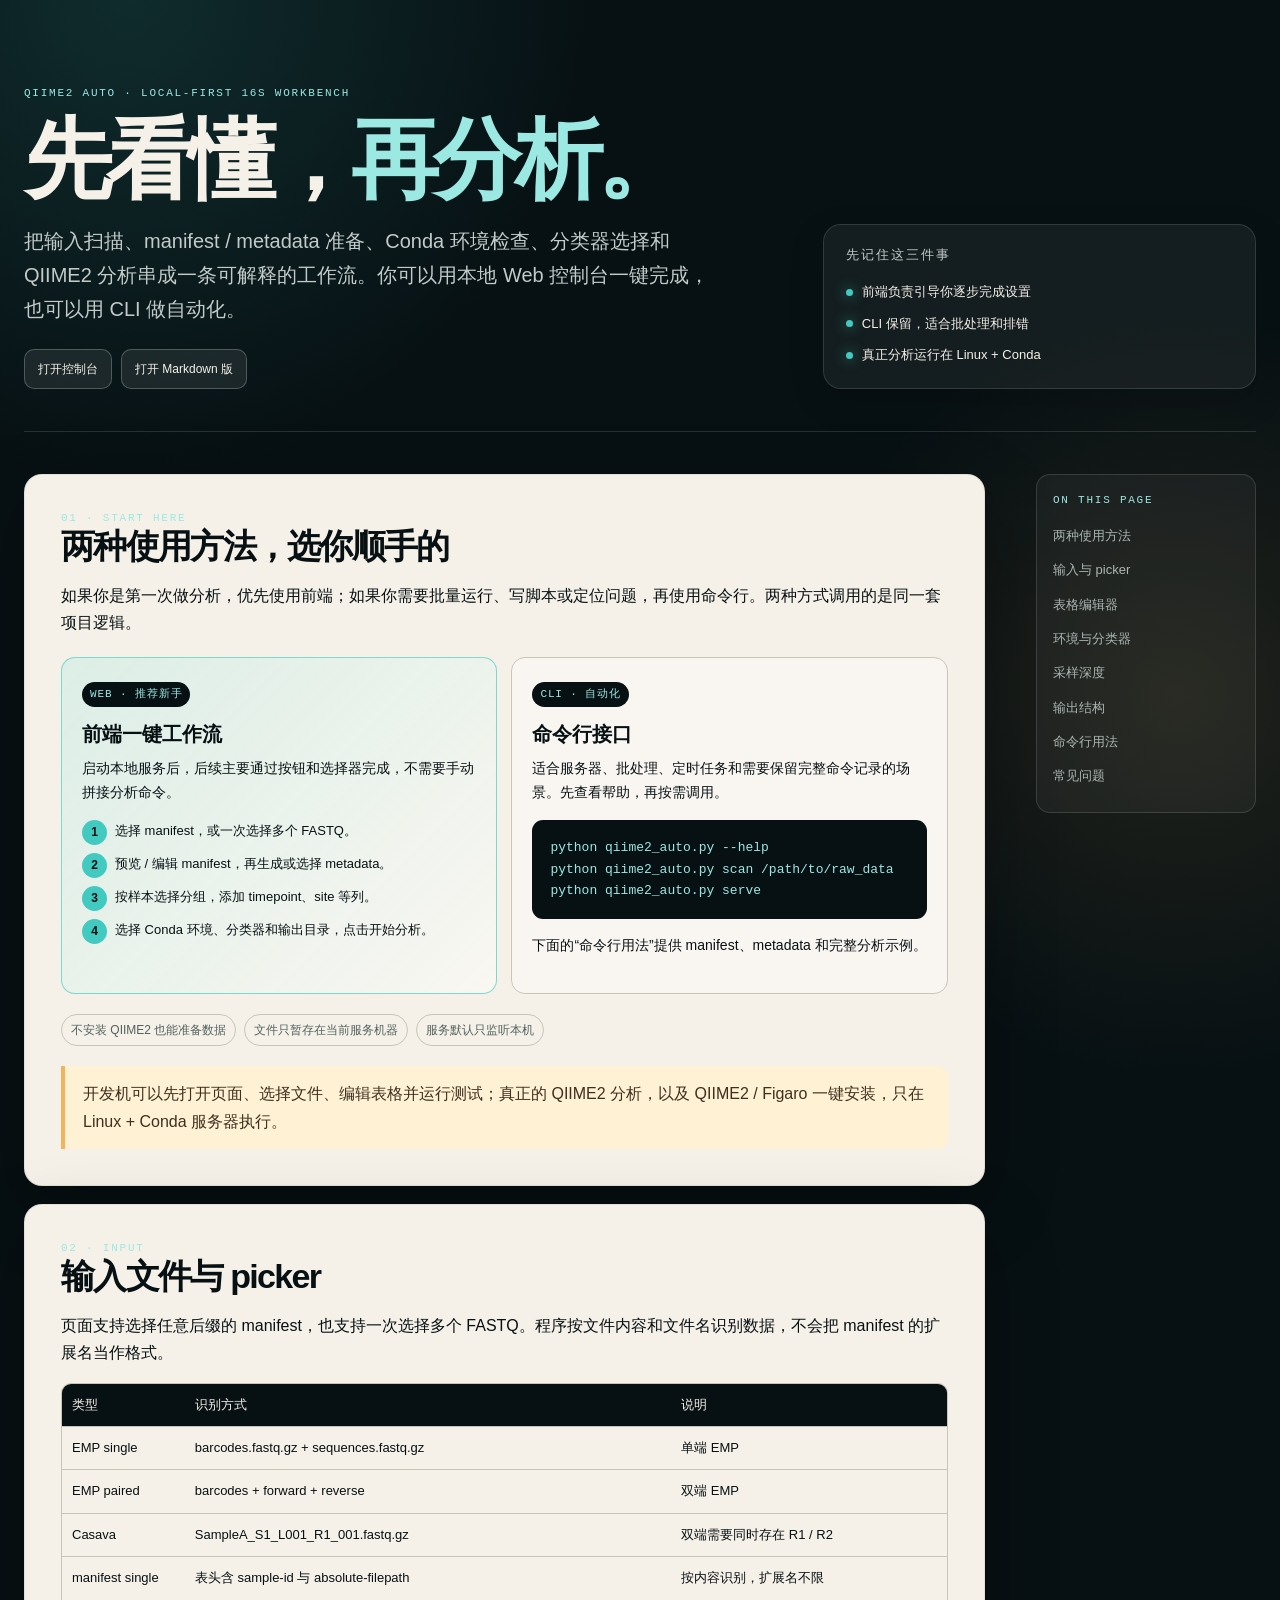
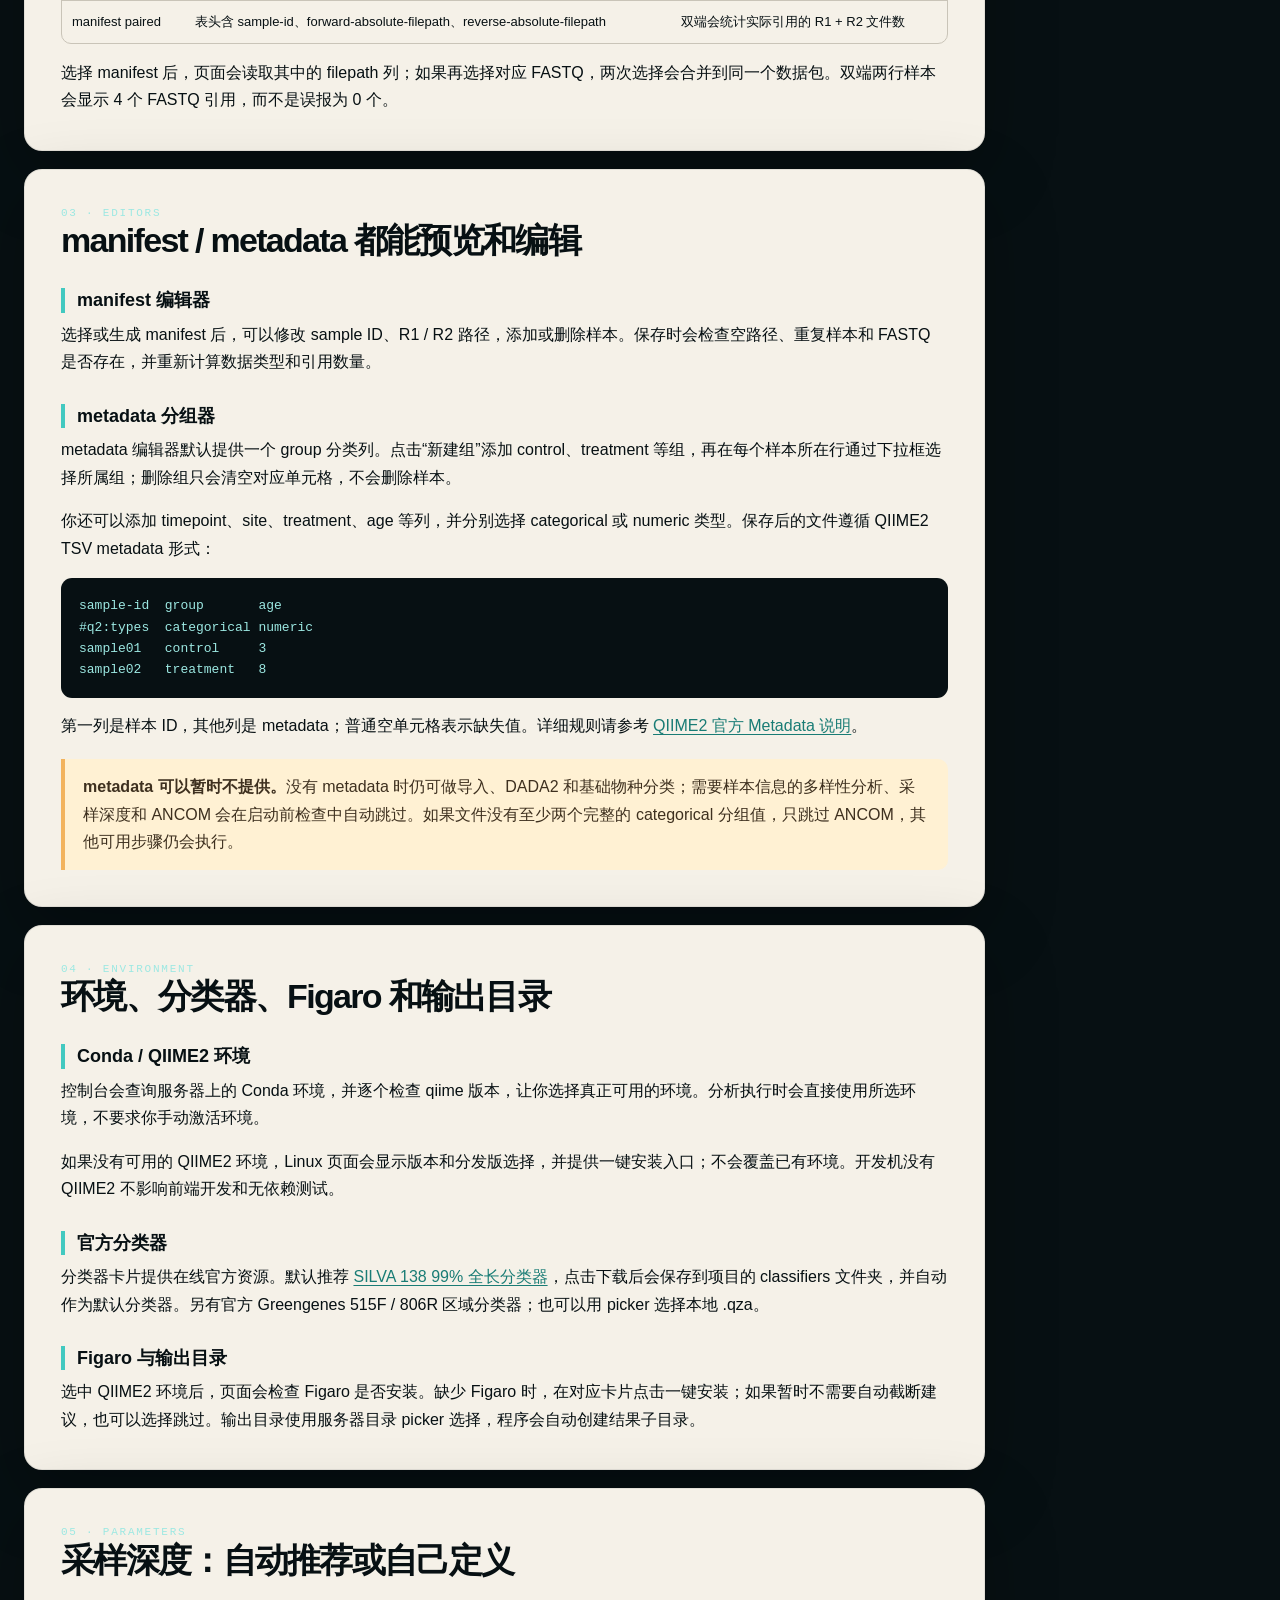
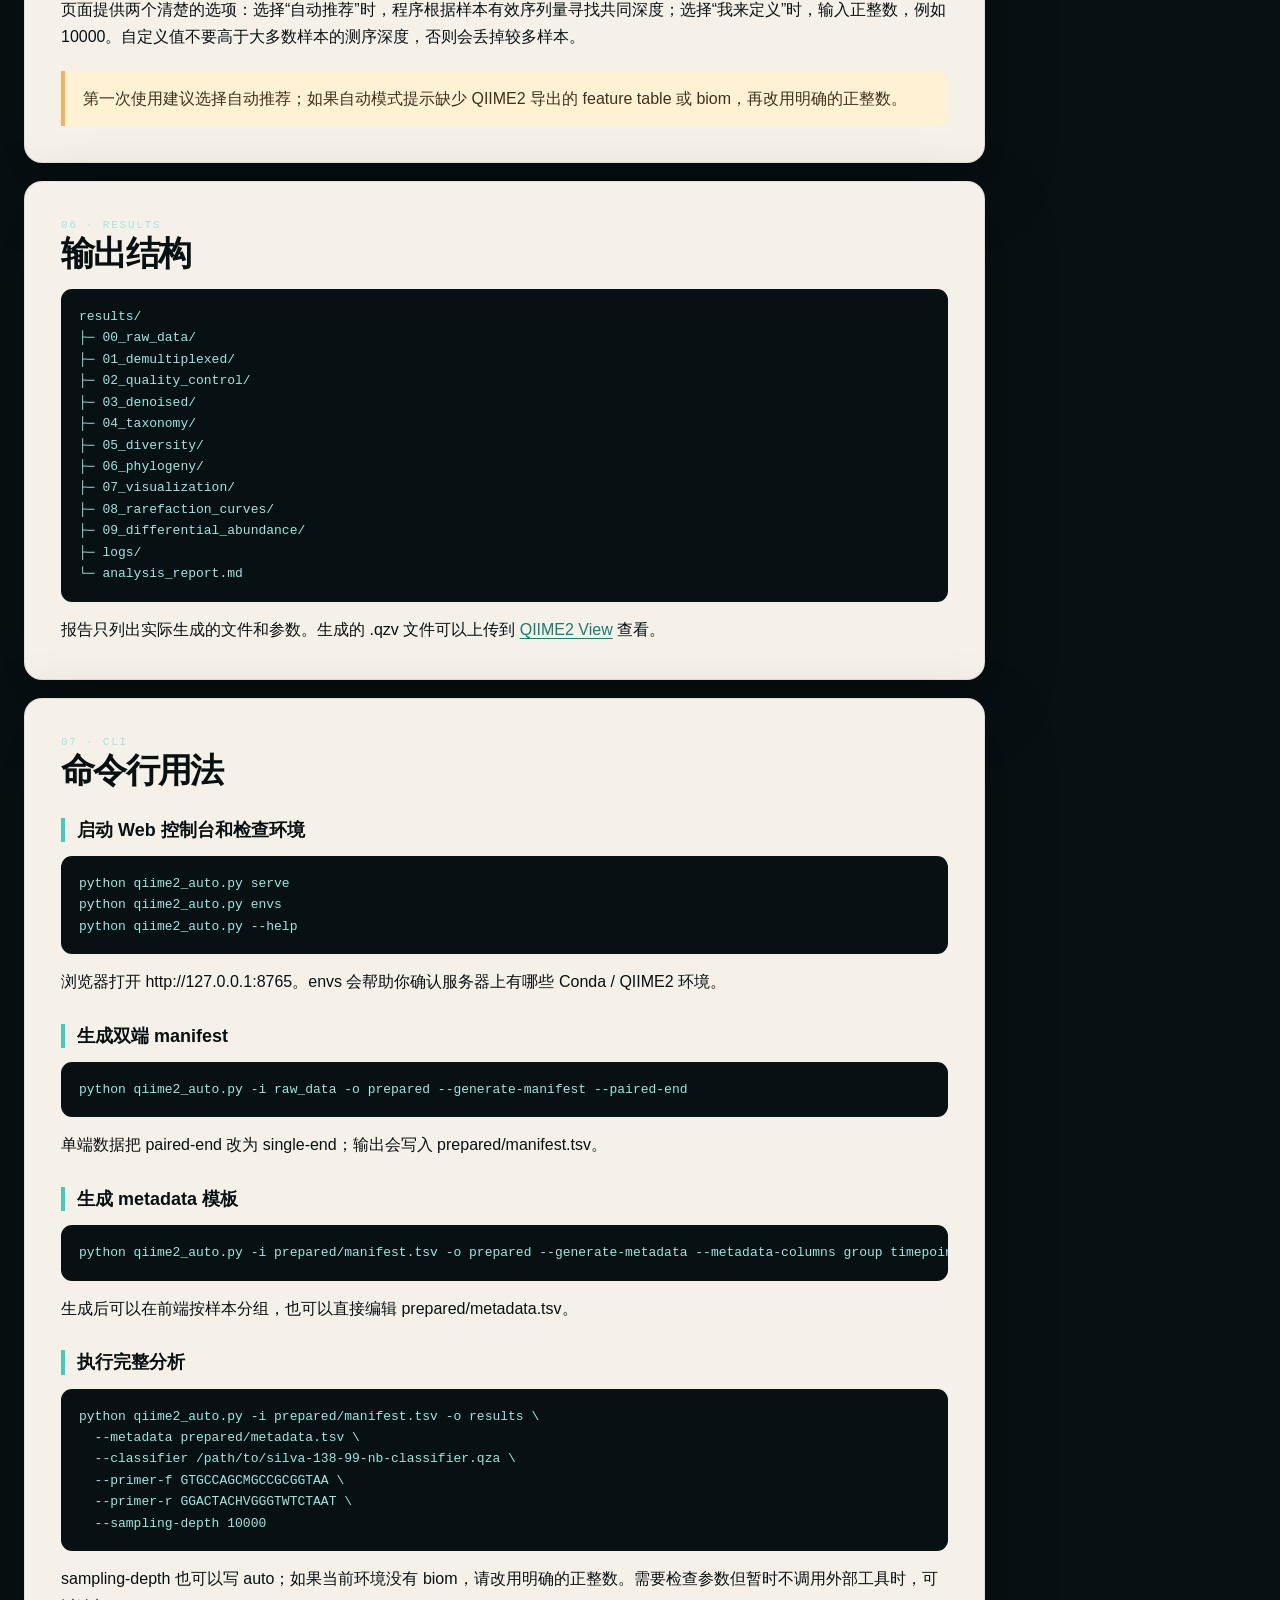
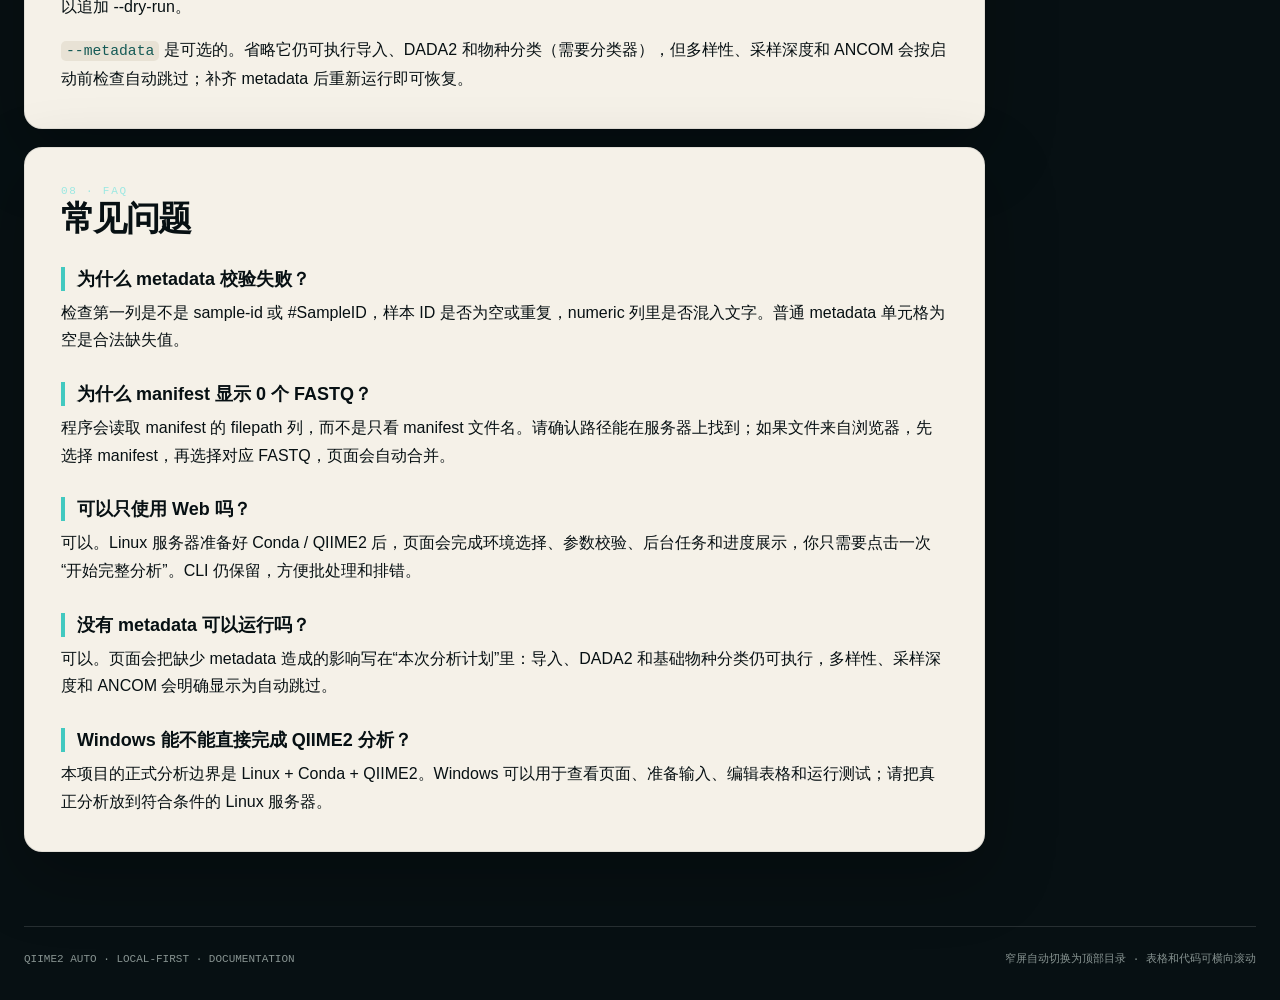
==== commit bb8cca76: "feat: add dependency-aware analysis preflight" ====
--- a/README.html
+++ b/README.html
@@ -571,6 +571,7 @@
 sample01   control     3
 sample02   treatment   8</code></pre>
         <p>第一列是样本 ID，其他列是 metadata；普通空单元格表示缺失值。详细规则请参考 <a href="https://docs.qiime2.org/2024.10/tutorials/metadata/" target="_blank" rel="noreferrer">QIIME2 官方 Metadata 说明</a>。</p>
+        <div class="note"><b>metadata 可以暂时不提供。</b>没有 metadata 时仍可做导入、DADA2 和基础物种分类；需要样本信息的多样性分析、采样深度和 ANCOM 会在启动前检查中自动跳过。如果文件没有至少两个完整的 categorical 分组值，只跳过 ANCOM，其他可用步骤仍会执行。</div>
       </article>
 
       <article id="environment">
@@ -633,6 +634,7 @@
   --primer-r GGACTACHVGGGTWTCTAAT \
   --sampling-depth 10000</code></pre>
         <p>sampling-depth 也可以写 auto；如果当前环境没有 biom，请改用明确的正整数。需要检查参数但暂时不调用外部工具时，可以追加 --dry-run。</p>
+        <p><code>--metadata</code> 是可选的。省略它仍可执行导入、DADA2 和物种分类（需要分类器），但多样性、采样深度和 ANCOM 会按启动前检查自动跳过；补齐 metadata 后重新运行即可恢复。</p>
       </article>
 
       <article id="faq">
@@ -644,6 +646,8 @@
         <p>程序会读取 manifest 的 filepath 列，而不是只看 manifest 文件名。请确认路径能在服务器上找到；如果文件来自浏览器，先选择 manifest，再选择对应 FASTQ，页面会自动合并。</p>
         <h3>可以只使用 Web 吗？</h3>
         <p>可以。Linux 服务器准备好 Conda / QIIME2 后，页面会完成环境选择、参数校验、后台任务和进度展示，你只需要点击一次“开始完整分析”。CLI 仍保留，方便批处理和排错。</p>
+        <h3>没有 metadata 可以运行吗？</h3>
+        <p>可以。页面会把缺少 metadata 造成的影响写在“本次分析计划”里：导入、DADA2 和基础物种分类仍可执行，多样性、采样深度和 ANCOM 会明确显示为自动跳过。</p>
         <h3>Windows 能不能直接完成 QIIME2 分析？</h3>
         <p>本项目的正式分析边界是 Linux + Conda + QIIME2。Windows 可以用于查看页面、准备输入、编辑表格和运行测试；请把真正分析放到符合条件的 Linux 服务器。</p>
       </article>
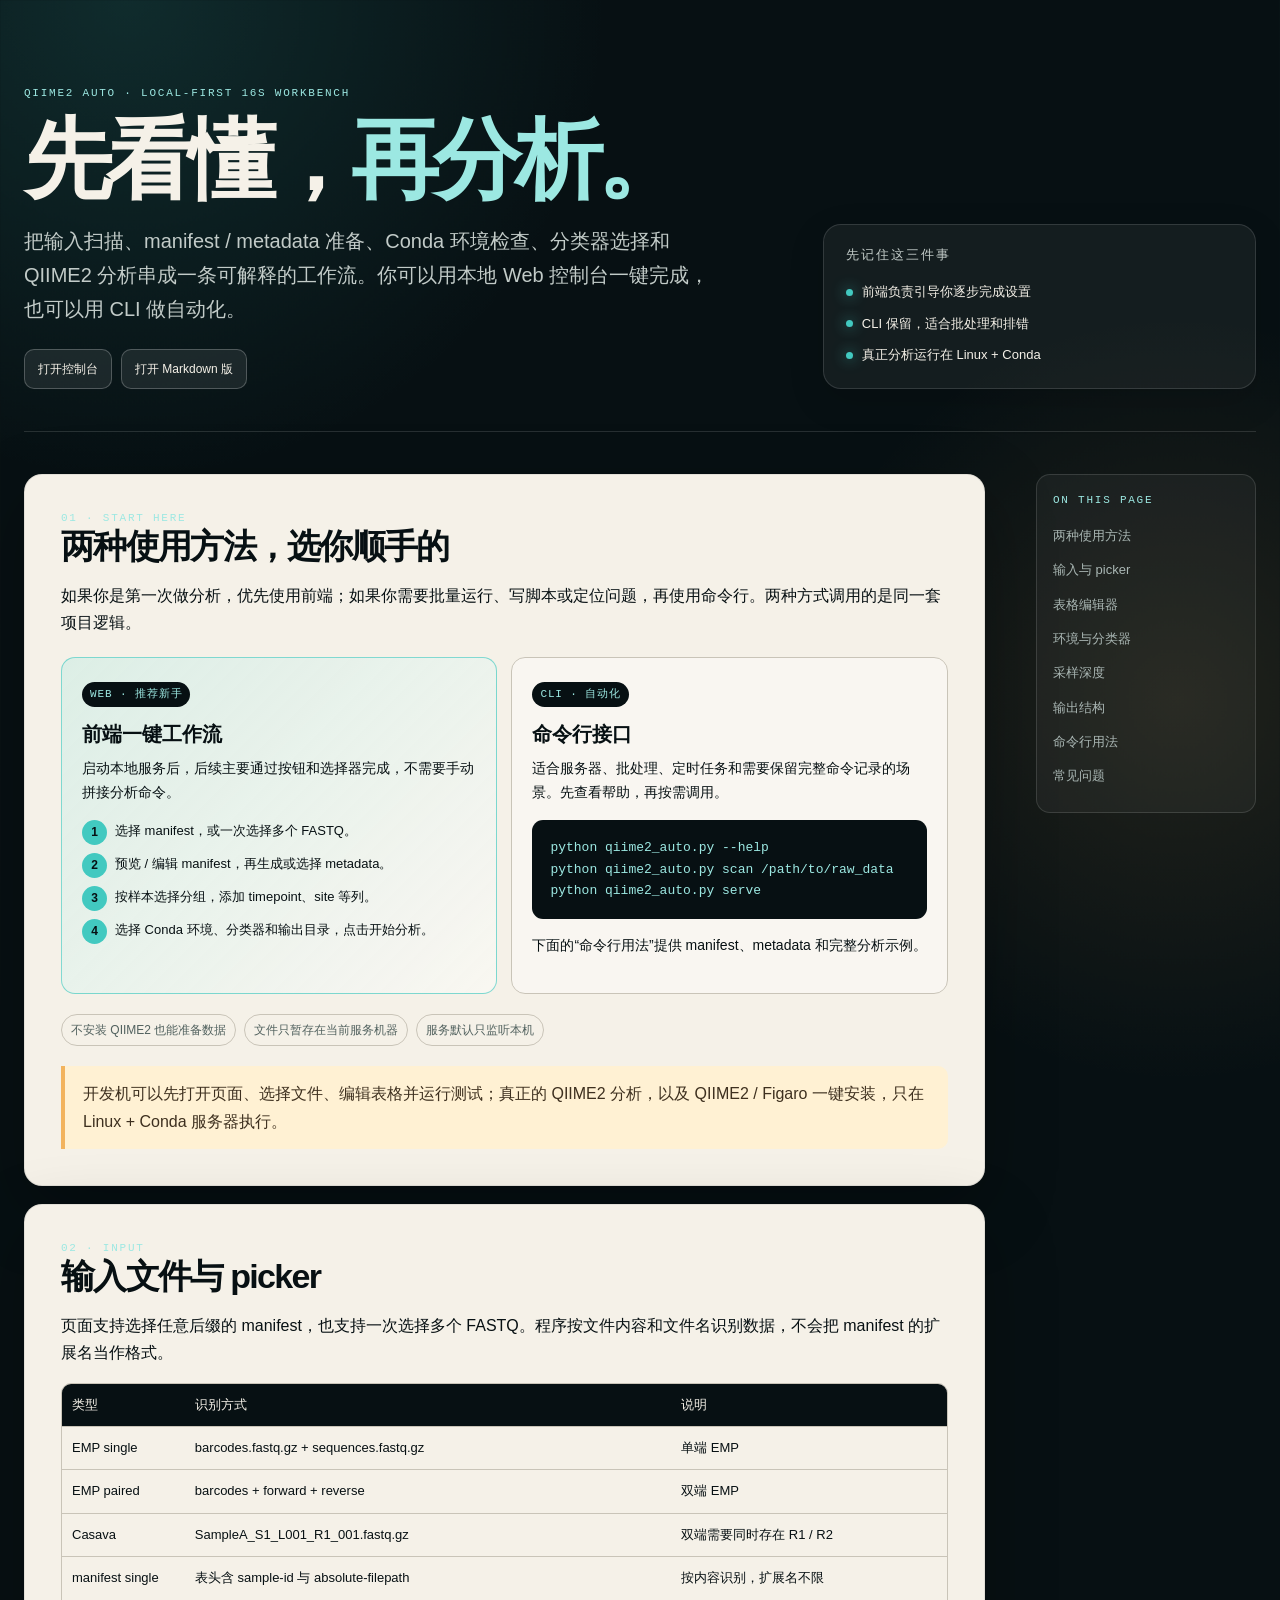
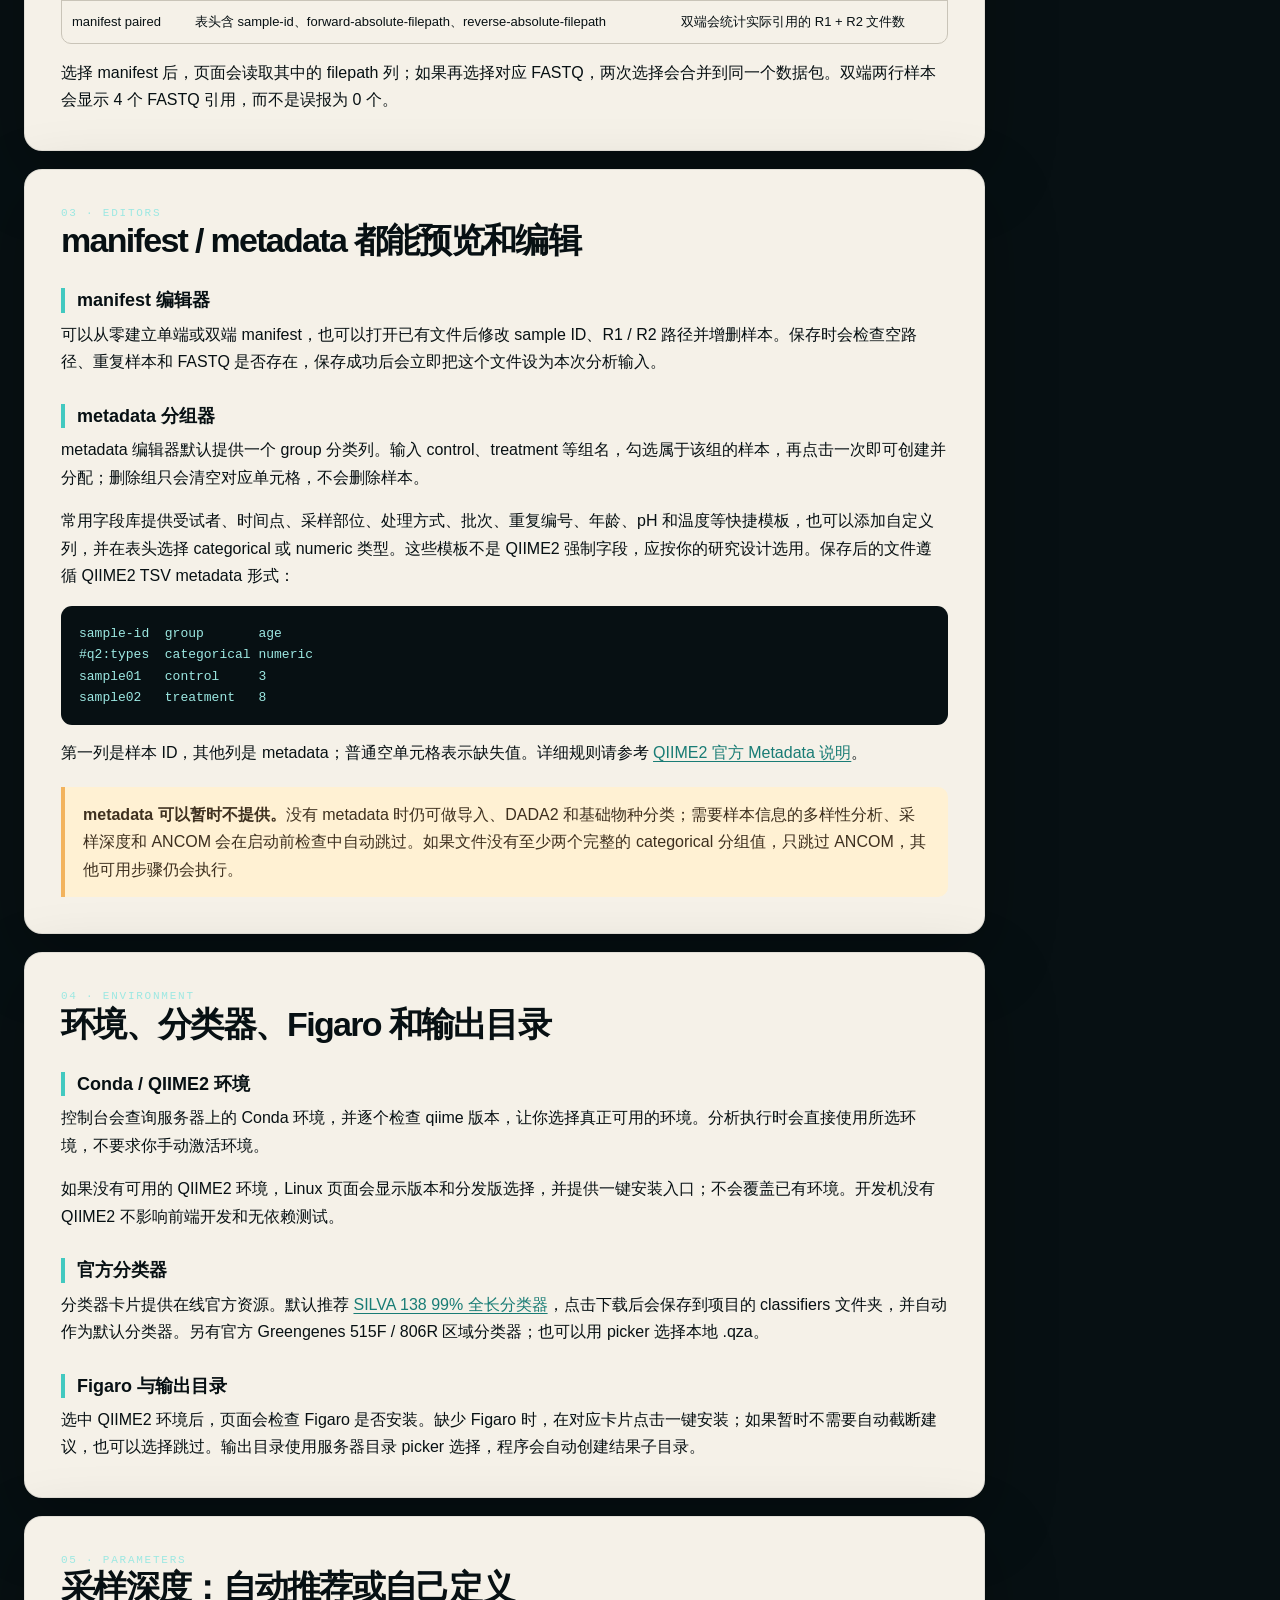
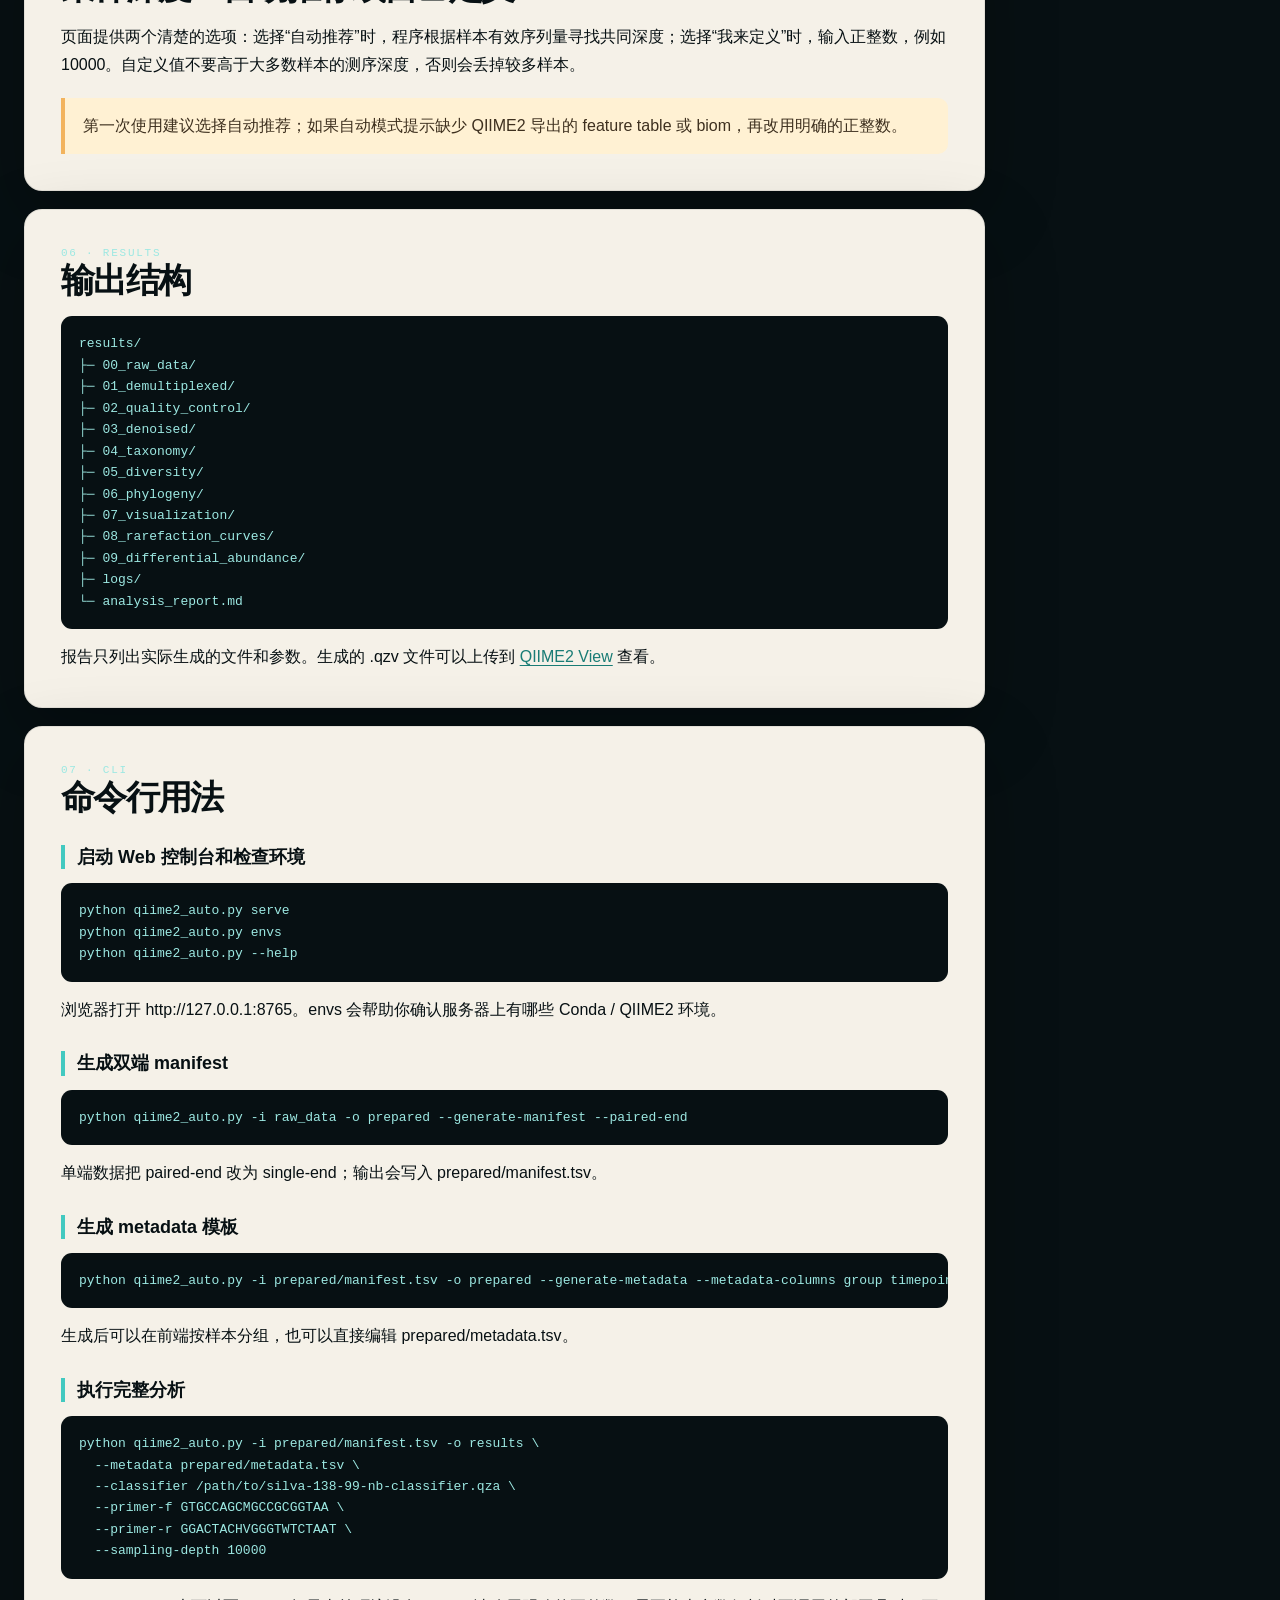
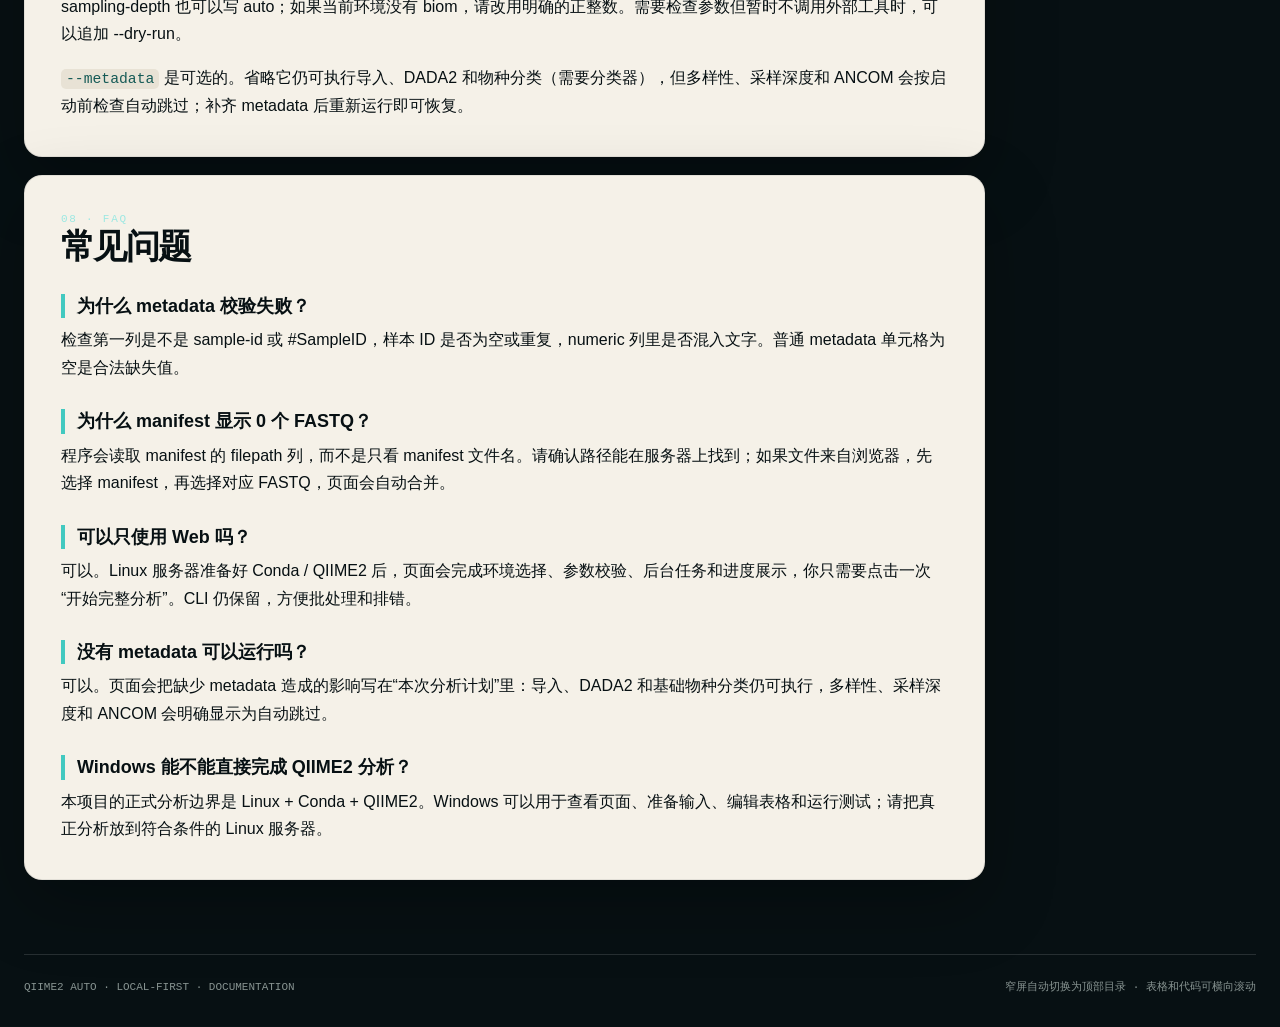
==== commit c900330b: "feat: redesign metadata and manifest editors" ====
--- a/README.html
+++ b/README.html
@@ -562,10 +562,10 @@
         <p class="eyebrow">03 · EDITORS</p>
         <h2>manifest / metadata 都能预览和编辑</h2>
         <h3>manifest 编辑器</h3>
-        <p>选择或生成 manifest 后，可以修改 sample ID、R1 / R2 路径，添加或删除样本。保存时会检查空路径、重复样本和 FASTQ 是否存在，并重新计算数据类型和引用数量。</p>
+        <p>可以从零建立单端或双端 manifest，也可以打开已有文件后修改 sample ID、R1 / R2 路径并增删样本。保存时会检查空路径、重复样本和 FASTQ 是否存在，保存成功后会立即把这个文件设为本次分析输入。</p>
         <h3>metadata 分组器</h3>
-        <p>metadata 编辑器默认提供一个 group 分类列。点击“新建组”添加 control、treatment 等组，再在每个样本所在行通过下拉框选择所属组；删除组只会清空对应单元格，不会删除样本。</p>
-        <p>你还可以添加 timepoint、site、treatment、age 等列，并分别选择 categorical 或 numeric 类型。保存后的文件遵循 QIIME2 TSV metadata 形式：</p>
+        <p>metadata 编辑器默认提供一个 group 分类列。输入 control、treatment 等组名，勾选属于该组的样本，再点击一次即可创建并分配；删除组只会清空对应单元格，不会删除样本。</p>
+        <p>常用字段库提供受试者、时间点、采样部位、处理方式、批次、重复编号、年龄、pH 和温度等快捷模板，也可以添加自定义列，并在表头选择 categorical 或 numeric 类型。这些模板不是 QIIME2 强制字段，应按你的研究设计选用。保存后的文件遵循 QIIME2 TSV metadata 形式：</p>
         <pre><code>sample-id  group       age
 #q2:types  categorical numeric
 sample01   control     3
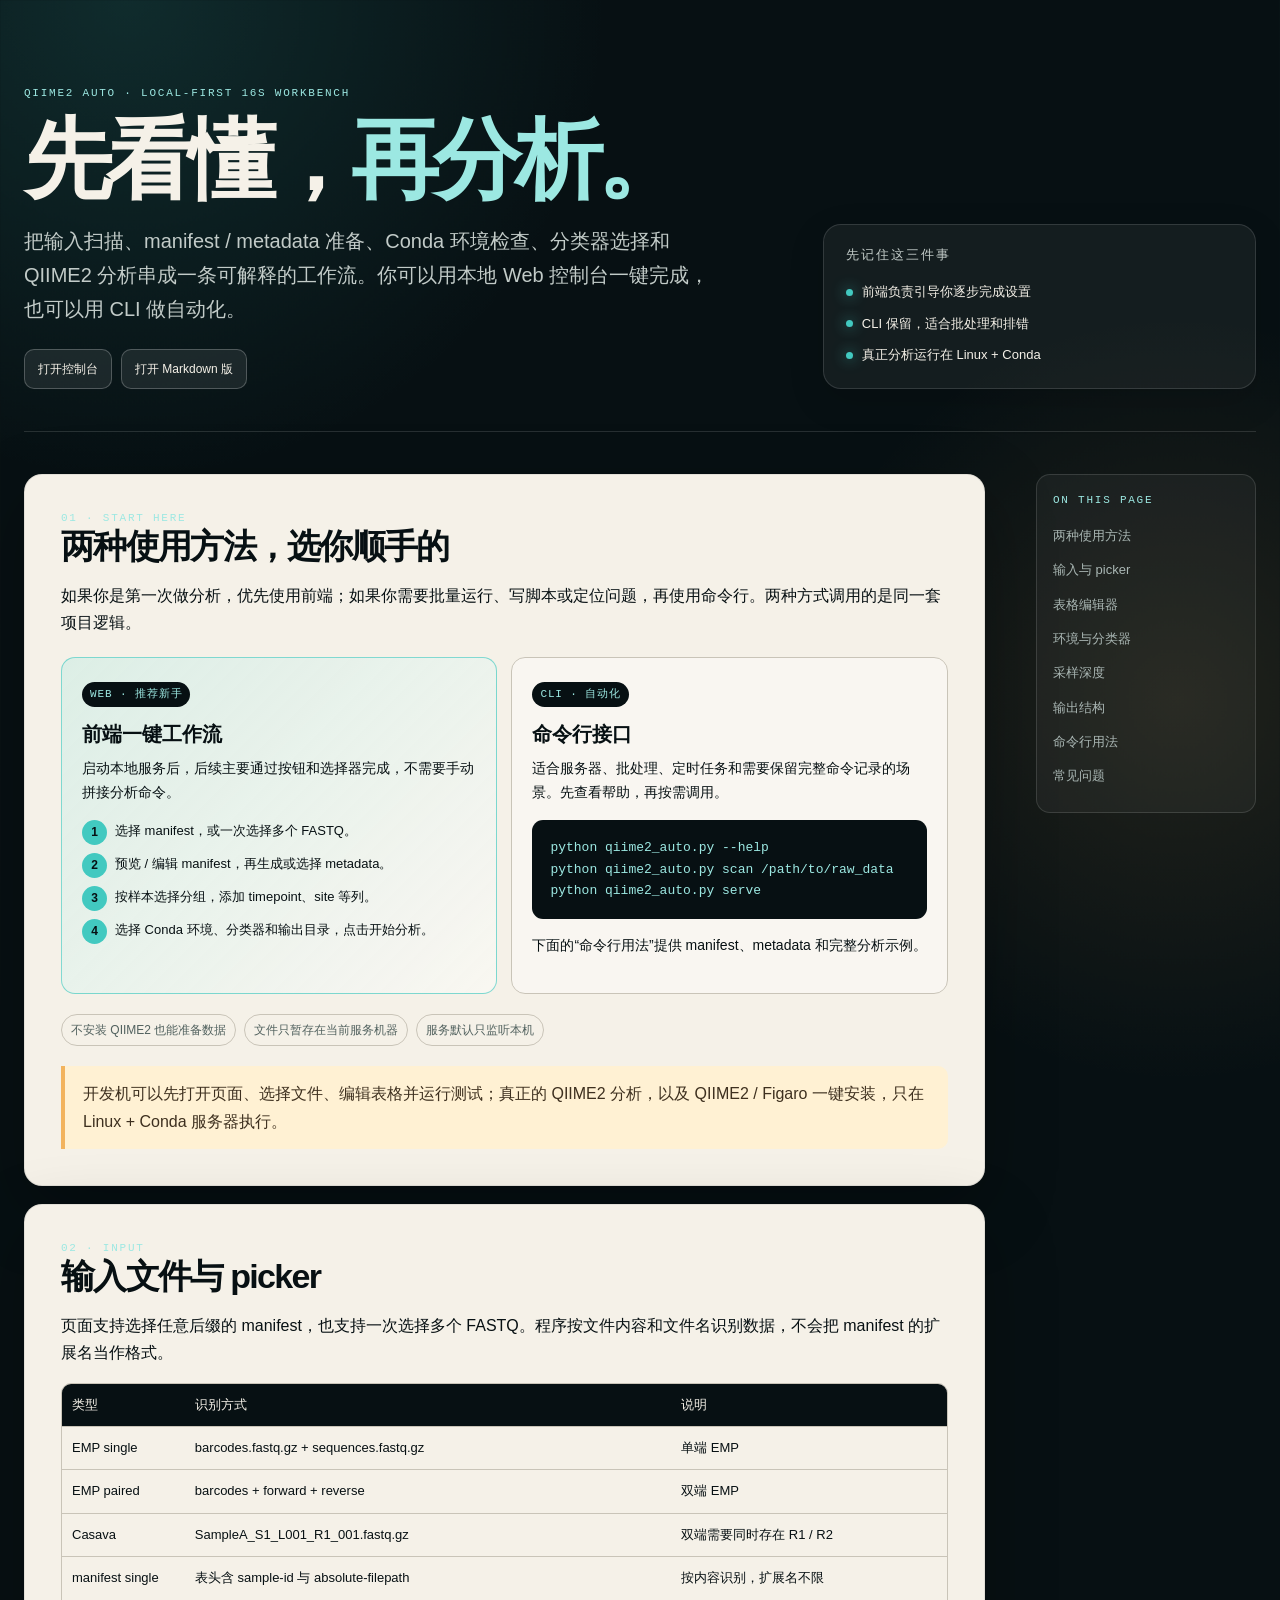
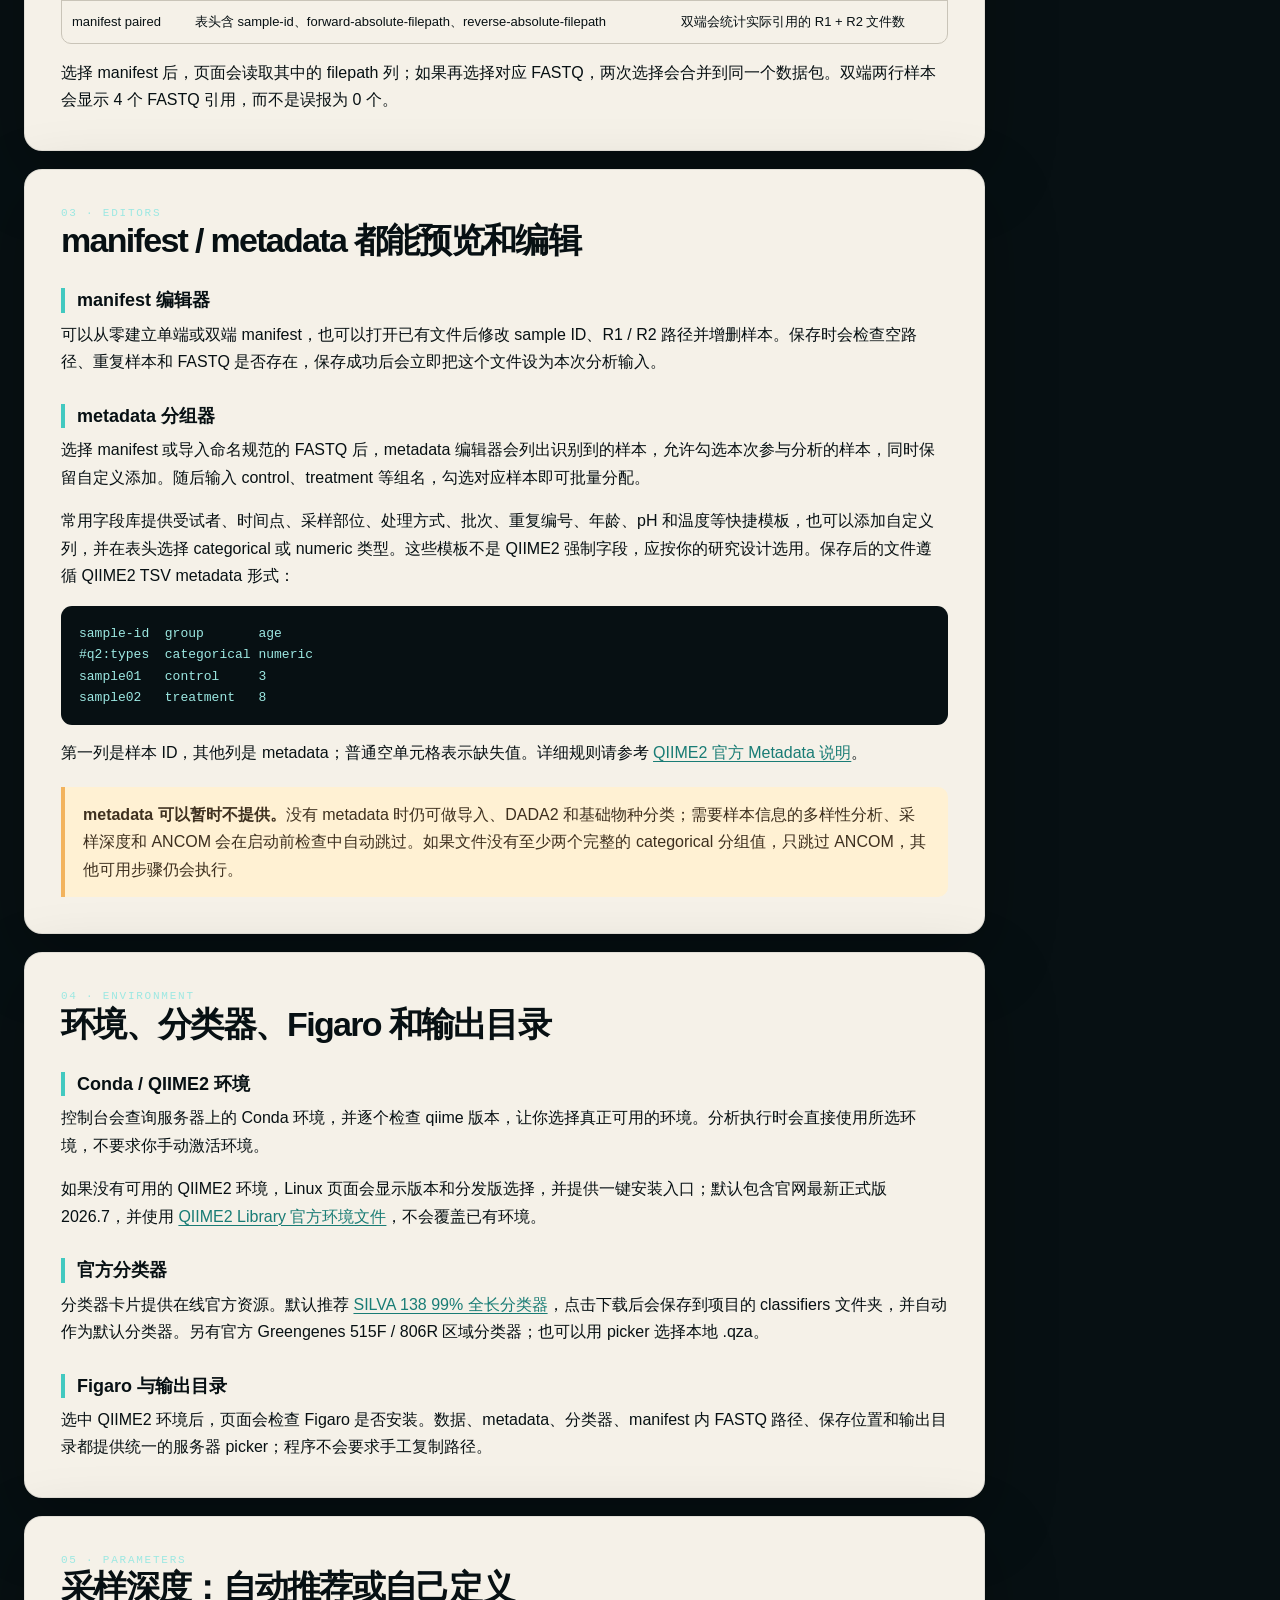
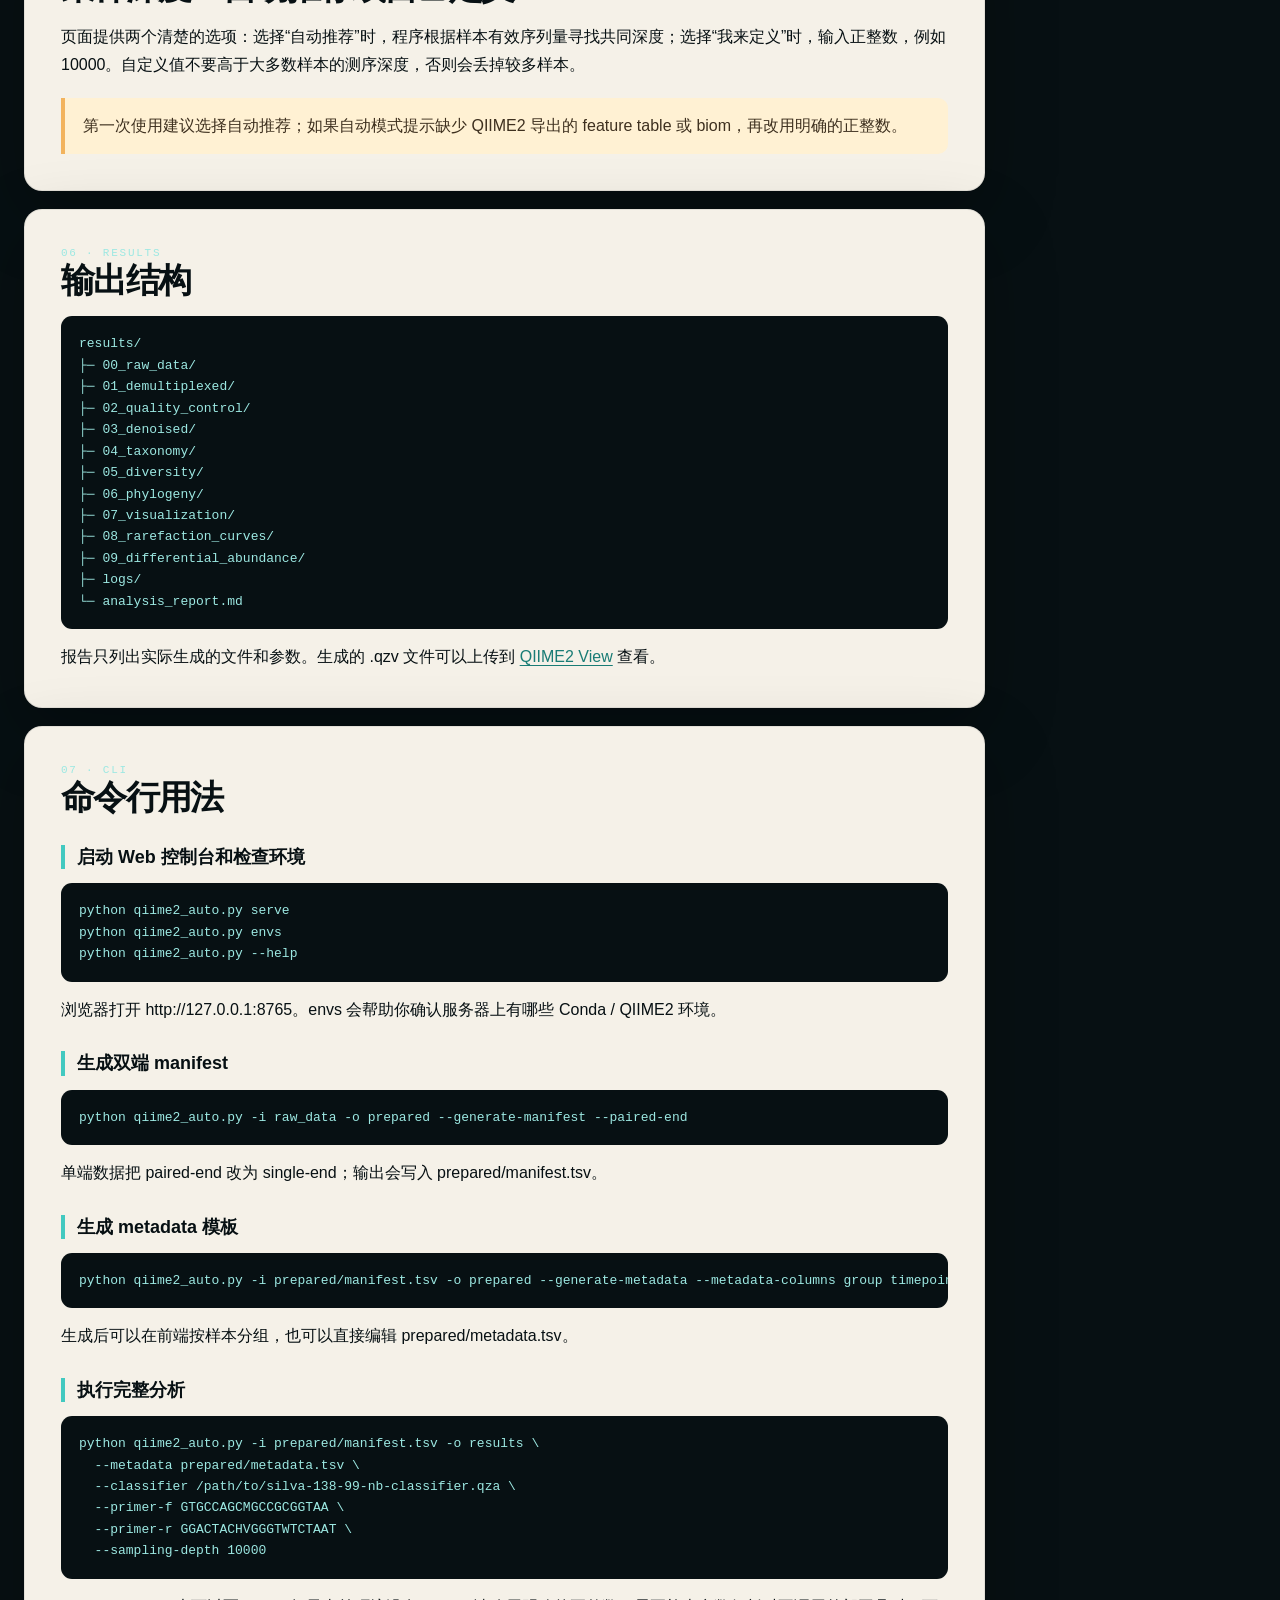
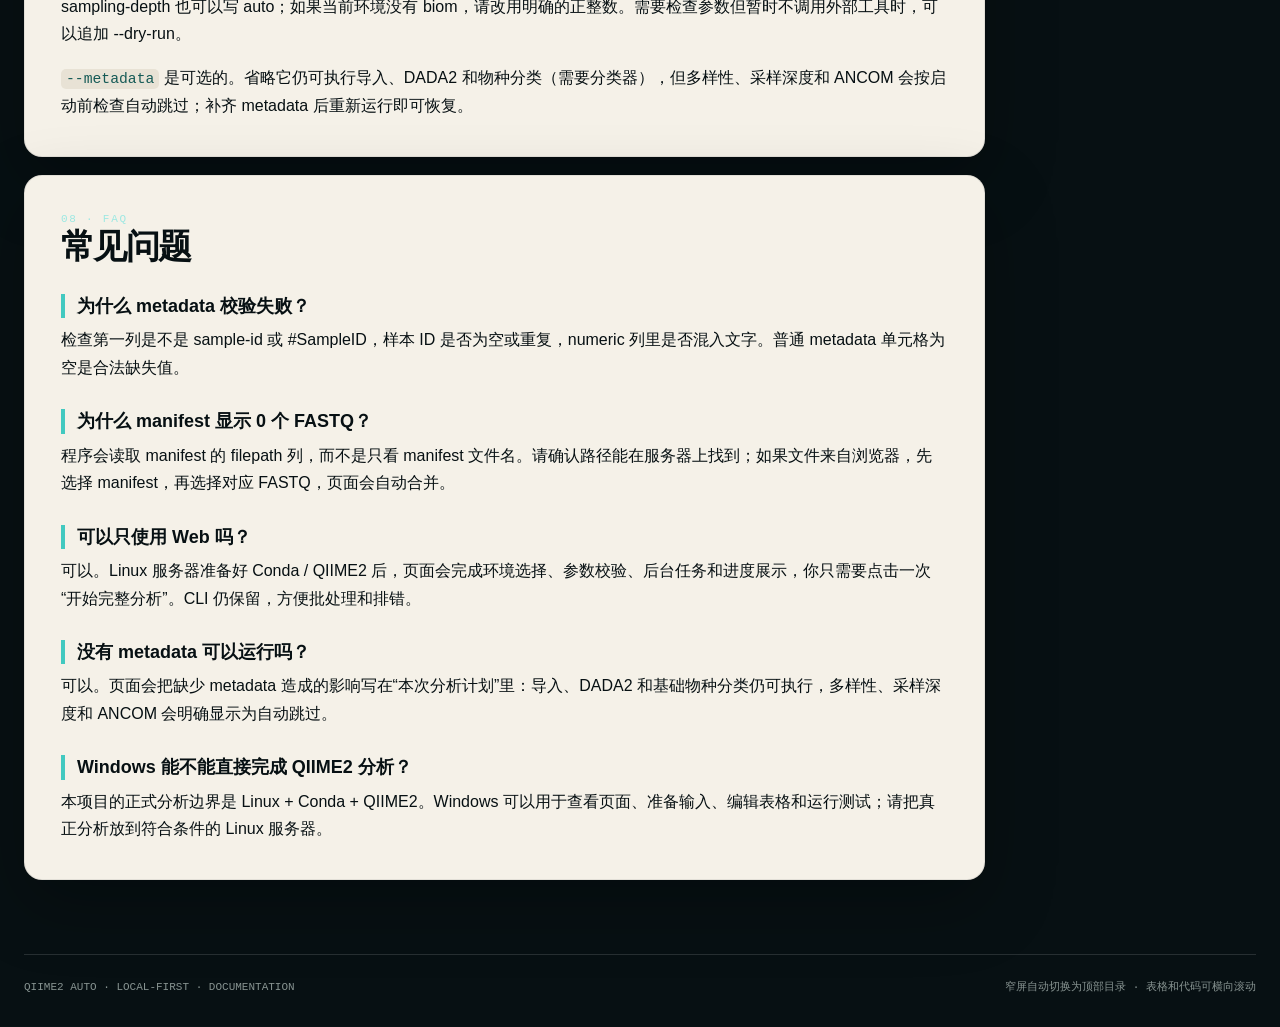
==== commit 6b0ce7fa: "feat: add unified path pickers and 2026 qiime install" ====
--- a/README.html
+++ b/README.html
@@ -564,7 +564,7 @@
         <h3>manifest 编辑器</h3>
         <p>可以从零建立单端或双端 manifest，也可以打开已有文件后修改 sample ID、R1 / R2 路径并增删样本。保存时会检查空路径、重复样本和 FASTQ 是否存在，保存成功后会立即把这个文件设为本次分析输入。</p>
         <h3>metadata 分组器</h3>
-        <p>metadata 编辑器默认提供一个 group 分类列。输入 control、treatment 等组名，勾选属于该组的样本，再点击一次即可创建并分配；删除组只会清空对应单元格，不会删除样本。</p>
+        <p>选择 manifest 或导入命名规范的 FASTQ 后，metadata 编辑器会列出识别到的样本，允许勾选本次参与分析的样本，同时保留自定义添加。随后输入 control、treatment 等组名，勾选对应样本即可批量分配。</p>
         <p>常用字段库提供受试者、时间点、采样部位、处理方式、批次、重复编号、年龄、pH 和温度等快捷模板，也可以添加自定义列，并在表头选择 categorical 或 numeric 类型。这些模板不是 QIIME2 强制字段，应按你的研究设计选用。保存后的文件遵循 QIIME2 TSV metadata 形式：</p>
         <pre><code>sample-id  group       age
 #q2:types  categorical numeric
@@ -579,11 +579,11 @@
         <h2>环境、分类器、Figaro 和输出目录</h2>
         <h3>Conda / QIIME2 环境</h3>
         <p>控制台会查询服务器上的 Conda 环境，并逐个检查 qiime 版本，让你选择真正可用的环境。分析执行时会直接使用所选环境，不要求你手动激活环境。</p>
-        <p>如果没有可用的 QIIME2 环境，Linux 页面会显示版本和分发版选择，并提供一键安装入口；不会覆盖已有环境。开发机没有 QIIME2 不影响前端开发和无依赖测试。</p>
+        <p>如果没有可用的 QIIME2 环境，Linux 页面会显示版本和分发版选择，并提供一键安装入口；默认包含官网最新正式版 2026.7，并使用 <a href="https://library.qiime2.org/quickstart/qiime2" target="_blank" rel="noreferrer">QIIME2 Library 官方环境文件</a>，不会覆盖已有环境。</p>
         <h3>官方分类器</h3>
         <p>分类器卡片提供在线官方资源。默认推荐 <a href="https://data.qiime2.org/classifiers/sklearn-1.4.2/silva/silva-138-99-nb-classifier.qza" target="_blank" rel="noreferrer">SILVA 138 99% 全长分类器</a>，点击下载后会保存到项目的 classifiers 文件夹，并自动作为默认分类器。另有官方 Greengenes 515F / 806R 区域分类器；也可以用 picker 选择本地 .qza。</p>
         <h3>Figaro 与输出目录</h3>
-        <p>选中 QIIME2 环境后，页面会检查 Figaro 是否安装。缺少 Figaro 时，在对应卡片点击一键安装；如果暂时不需要自动截断建议，也可以选择跳过。输出目录使用服务器目录 picker 选择，程序会自动创建结果子目录。</p>
+        <p>选中 QIIME2 环境后，页面会检查 Figaro 是否安装。数据、metadata、分类器、manifest 内 FASTQ 路径、保存位置和输出目录都提供统一的服务器 picker；程序不会要求手工复制路径。</p>
       </article>
 
       <article id="sampling">
